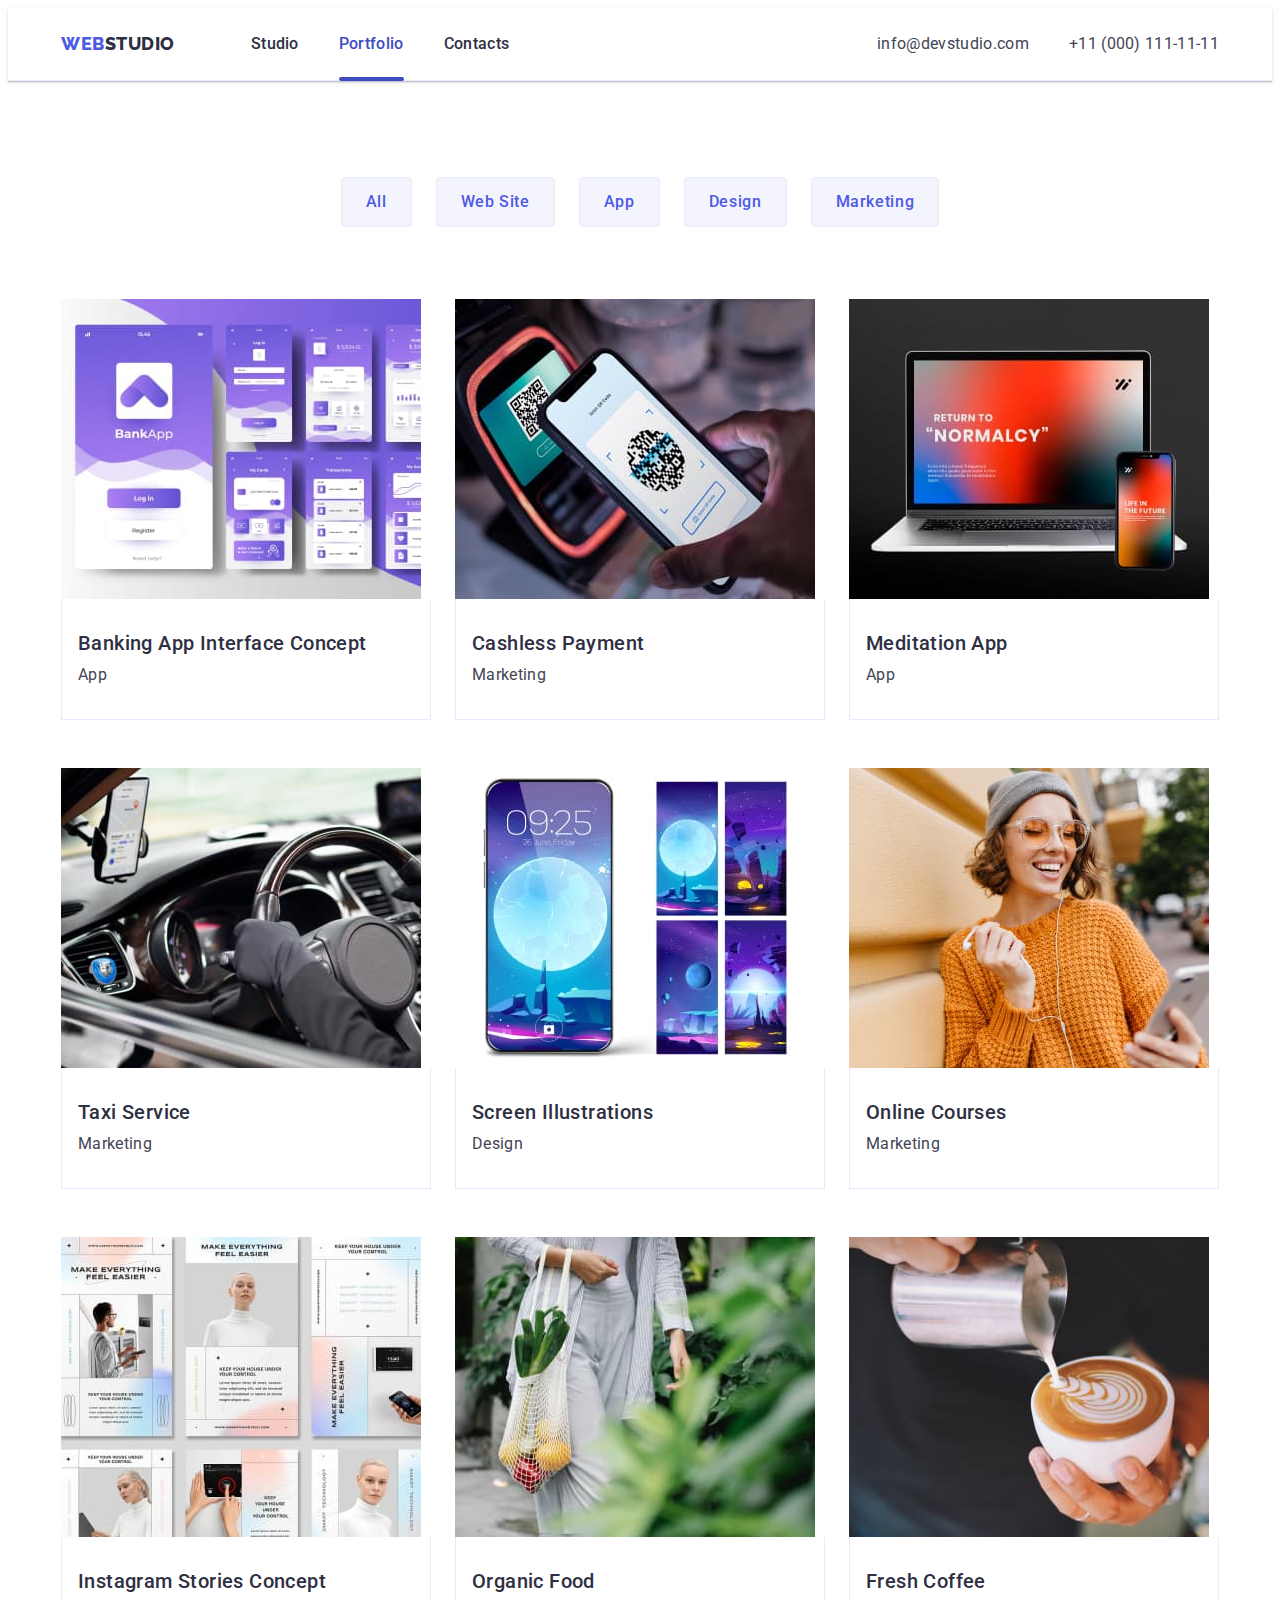
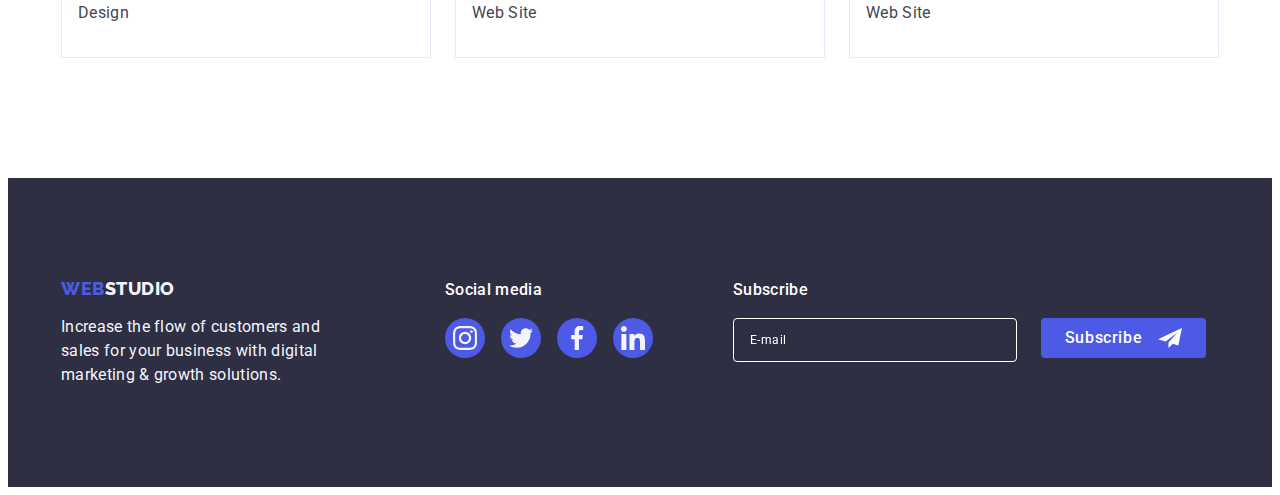
==== portfolio.html @ 56dd4e24 "Initial commit" ====
<!DOCTYPE html>
<html lang="en">
  <head>
    <meta charset="UTF-8" />
    <meta name="viewport" content="width=device-width, initial-scale=1.0" />
    <link rel="preconnect" href="https://fonts.googleapis.com" />
    <link rel="preconnect" href="https://fonts.gstatic.com" crossorigin />
    <link
      href="https://fonts.googleapis.com/css2?family=Raleway:wght@800&family=Roboto:wght@400;500;700;900&display=swap"
      rel="stylesheet"
    />
    <title>Portfolio</title>
    <link
      rel="stylesheet"
      href="https://cdnjs.cloudflare.com/ajax/libs/modern-normalize/2.0.0/modern-normalize.min.css"
      integrity="sha512-4xo8blKMVCiXpTaLzQSLSw3KFOVPWhm/TRtuPVc4WG6kUgjH6J03IBuG7JZPkcWMxJ5huwaBpOpnwYElP/m6wg=="
      crossorigin="anonymous"
      referrerpolicy="no-referrer"
    />
    <link rel="stylesheet" href="./css/styles.css" />
  </head>
  <body>
    <!-- Header -->
    <header class="header-style">
      <div class="header-line-container container">
        <nav class="list nav-list">
          <a class="logo link" href="./index.html"
            >Web<span class="studio-color">Studio</span></a
          >
          <ul class="list nav-list-style">
            <li>
              <a class="list link nav-link" href="./index.html">Studio</a>
            </li>
            <li>
              <a class="list link nav-link current" href="./portfolio.html"
                >Portfolio</a
              >
            </li>
            <li><a class="list link nav-link" href="">Contacts</a></li>
          </ul>
        </nav>
        <address class="address-list">
          <ul class="list nav-list-style">
            <li>
              <a class="address-link link" href="mailto:info@devstudio.com"
                >info@devstudio.com</a
              >
            </li>
            <li>
              <a class="address-link link" href="tel:+110001111111"
                >+11 (000) 111-11-11</a
              >
            </li>
          </ul>
        </address>
      </div>
    </header>

    <!-- Main content -->
    <main>
      <section class="portfolio-filter">
        <div class="container">
          <h1 class="visually-hidden">Заголовок що буде приховано</h1>

          <!-- Filter Btn-->
          <ul class="list filter-button-list">
            <li>
              <button class="filter-button" type="button">All</button>
            </li>
            <li>
              <button class="filter-button" type="button">Web Site</button>
            </li>
            <li>
              <button class="filter-button" type="button">App</button>
            </li>
            <li>
              <button class="filter-button" type="button">Design</button>
            </li>
            <li>
              <button class="filter-button" type="button">Marketing</button>
            </li>
          </ul>

          <!-- Filter cards -->
          <ul class="list filter-card-list">
            <li class="filter-card-item">
              <a class="link app-link" href="">
                <div class="overlay-container">
                  <img
                    src="./images/bankinginterface.jpg"
                    alt="Banking app interface"
                    width="360"
                  />
                  <p class="overlay-desc">
                    14 Stylish and User-Friendly App Design Concepts · Task
                    Manager App · Calorie Tracker App · Exotic Fruit Ecommerce
                    App · Cloud Storage App
                  </p>
                </div>
                <div class="card-info">
                  <h2 class="card card-portfolio-descr">
                    Banking App Interface Concept
                  </h2>
                  <p class="main-text">App</p>
                </div>
              </a>
            </li>

            <li class="filter-card-item">
              <a class="link app-link" href="">
                <div class="overlay-container">
                  <img
                    src="./images/cashlesspayment.jpg"
                    alt="Cashless payment"
                    width="360"
                  />
                  <p class="overlay-desc">
                    14 Stylish and User-Friendly App Design Concepts · Task
                    Manager App · Calorie Tracker App · Exotic Fruit Ecommerce
                    App · Cloud Storage App
                  </p>
                </div>
                <div class="card-info">
                  <h2 class="card card-portfolio-descr">Cashless Payment</h2>
                  <p class="main-text">Marketing</p>
                </div>
              </a>
            </li>

            <li class="filter-card-item">
              <a class="link app-link" href="">
                <div class="overlay-container">
                  <img
                    src="./images/meditationapp.jpg"
                    alt="Meditation app"
                    width="360"
                  />
                  <p class="overlay-desc">
                    14 Stylish and User-Friendly App Design Concepts · Task
                    Manager App · Calorie Tracker App · Exotic Fruit Ecommerce
                    App · Cloud Storage App
                  </p>
                </div>
                <div class="card-info">
                  <h2 class="card card-portfolio-descr">Meditation App</h2>
                  <p class="main-text">App</p>
                </div>
              </a>
            </li>

            <li class="filter-card-item">
              <a class="link app-link" href="">
                <div class="overlay-container">
                  <img
                    src="./images/taxiservice.jpg"
                    alt="Taxi service"
                    width="360"
                  />
                  <p class="overlay-desc">
                    14 Stylish and User-Friendly App Design Concepts · Task
                    Manager App · Calorie Tracker App · Exotic Fruit Ecommerce
                    App · Cloud Storage App
                  </p>
                </div>
                <div class="card-info">
                  <h2 class="card card-portfolio-descr">Taxi Service</h2>
                  <p class="main-text">Marketing</p>
                </div>
              </a>
            </li>

            <li class="filter-card-item">
              <a class="link app-link" href="">
                <div class="overlay-container">
                  <img
                    src="./images/screenillustrations.jpg"
                    alt="Screen illustrations"
                    width="360"
                  />
                  <p class="overlay-desc">
                    14 Stylish and User-Friendly App Design Concepts · Task
                    Manager App · Calorie Tracker App · Exotic Fruit Ecommerce
                    App · Cloud Storage App
                  </p>
                </div>
                <div class="card-info">
                  <h2 class="card card-portfolio-descr">
                    Screen Illustrations
                  </h2>
                  <p class="main-text">Design</p>
                </div>
              </a>
            </li>

            <li class="filter-card-item">
              <a class="link app-link" href="">
                <div class="overlay-container">
                  <img
                    src="./images/onlinecourses.jpg"
                    alt="Online courses"
                    width="360"
                  />
                  <p class="overlay-desc">
                    14 Stylish and User-Friendly App Design Concepts · Task
                    Manager App · Calorie Tracker App · Exotic Fruit Ecommerce
                    App · Cloud Storage App
                  </p>
                </div>
                <div class="card-info">
                  <h2 class="card card-portfolio-descr">Online Courses</h2>
                  <p class="main-text">Marketing</p>
                </div>
              </a>
            </li>

            <li class="filter-card-item">
              <a class="link app-link" href="">
                <div class="overlay-container">
                  <img
                    src="./images/instagramstories.jpg"
                    alt="Instagram stories concept"
                    width="360"
                  />
                  <p class="overlay-desc">
                    14 Stylish and User-Friendly App Design Concepts · Task
                    Manager App · Calorie Tracker App · Exotic Fruit Ecommerce
                    App · Cloud Storage App
                  </p>
                </div>
                <div class="card-info">
                  <h2 class="card card-portfolio-descr">
                    Instagram Stories Concept
                  </h2>
                  <p class="main-text">Design</p>
                </div>
              </a>
            </li>

            <li class="filter-card-item">
              <a class="link app-link" href="">
                <div class="overlay-container">
                  <img
                    src="./images/organicfood.jpg"
                    alt="Organic food"
                    width="360"
                  />
                  <p class="overlay-desc">
                    14 Stylish and User-Friendly App Design Concepts · Task
                    Manager App · Calorie Tracker App · Exotic Fruit Ecommerce
                    App · Cloud Storage App
                  </p>
                </div>
                <div class="card-info">
                  <h2 class="card card-portfolio-descr">Organic Food</h2>
                  <p class="main-text">Web Site</p>
                </div>
              </a>
            </li>

            <li class="filter-card-item">
              <a class="link app-link" href="">
                <div class="overlay-container">
                  <img
                    src="./images/freshcoffee.jpg"
                    alt="Fresh coffee"
                    width="360"
                  />
                  <p class="overlay-desc">
                    14 Stylish and User-Friendly App Design Concepts · Task
                    Manager App · Calorie Tracker App · Exotic Fruit Ecommerce
                    App · Cloud Storage App
                  </p>
                </div>
                <div class="card-info">
                  <h2 class="card card-portfolio-descr">Fresh Coffee</h2>
                  <p class="main-text">Web Site</p>
                </div>
              </a>
            </li>
          </ul>
        </div>
      </section>
    </main>

    <!-- Footer -->
    <footer class="footer-container">
      <div class="container footer-box">
        <div class="footer-aside">
          <a class="footer-logo" href="./index.html"
            >Web<span class="footer-studio-color">Studio</span>
          </a>
          <p class="footer-text">
            Increase the flow of customers and sales for your business with
            digital marketing & growth solutions.
          </p>
        </div>

        <div class="social-media-container">
          <p class="social-media-title">Social media</p>
          <ul class="list social-media-list">
            <li class="icon-box">
              <a
                class="footer-social-link"
                href="https://instagram.com/"
                target="_blank"
              >
                <svg class="icons-fill" width="24" height="24">
                  <use href="./images/icons.svg#instagram"></use>
                </svg>
              </a>
            </li>
            <li class="icon-box">
              <a
                class="footer-social-link"
                href="https://twitter.com/"
                target="_blank"
              >
                <svg class="icons-fill" width="24" height="24">
                  <use href="./images/icons.svg#twitter"></use>
                </svg>
              </a>
            </li>
            <li class="icon-box">
              <a
                class="footer-social-link"
                href="https://facebook.com/"
                target="_blank"
              >
                <svg class="icons-fill" width="24" height="24">
                  <use href="./images/icons.svg#facebook"></use>
                </svg>
              </a>
            </li>
            <li class="icon-box">
              <a
                class="footer-social-link"
                href="https://www.linkedin.com/"
                target="_blank"
              >
                <svg class="icons-fill" width="24" height="24">
                  <use href="./images/icons.svg#linkedin"></use>
                </svg>
              </a>
            </li>
          </ul>
        </div>

        <!-- Subscribe form -->
        <div class="subscribe-form-container">
          <p class="subscribe-title">Subscribe</p>
          <form class="subscribe-form">
            <label class="subscribe-label">
              <input
                class="subscribe-input"
                type="email"
                name="user-email"
                placeholder="E-mail"
              />
            </label>
            <button class="subscribe-btn" type="submit">
              Subscribe
              <svg class="subscribe-icon" width="24" height="24">
                <use href="./images/icons.svg#subscribeicon"></use>
              </svg>
            </button>
          </form>
        </div>
      </div>
    </footer>
  </body>
</html>
---- css/styles.css ----
:root {
  --slate: #434455;
  --white: #ffffff;
  --navyblue: #2e2f42;
  --iris: #4d5ae5;
  --ocean: #404bbf;
  --cloud: #f4f4fd;
  --cornflower: #e7e9fc;
  --lightslate: #8e8f99;
  --green: #31d0aa;
}

h1,
h2,
h3,
h4,
h5,
h6,
p {
  margin: 0;
}

ul,
ol {
  margin-top: 0;
  margin-bottom: 0;
  padding-left: 0;
}

img {
  display: block;
}

input,
textarea,
button {
  font-family: inherit;
  line-height: inherit;
}

fieldset {
  padding: 0;
  margin: 0;
  border: none;
}

/**
  |============================
  | Global styles
  |============================
*/
body {
  font-family: 'Roboto', sans-serif;
  color: #434455;
  background-color: #ffffff;
}

.link {
  text-decoration: none;
}

.list {
  list-style: none;
  text-decoration: none;
}

.container {
  width: 1158px;
  margin: 0 auto;
  padding: 0 15px;
}

.visually-hidden {
  position: absolute;
  width: 1px;
  height: 1px;
  margin: -1px;
  border: 0;
  padding: 0;
  white-space: nowrap;
  clip-path: inset(100%);
  clip: rect(0 0 0 0);
  overflow: hidden;
}

.main-text {
  font-size: 16px;
  line-height: 1.5;
  letter-spacing: 0.32px;
  color: var(--slate, #434455);
}

.card {
  font-family: 'Roboto', sans-serif;
  font-weight: 500;
  font-size: 20px;
  line-height: 1.2;
  letter-spacing: 0.4px;
  color: var(--navyblue, #2e2f42);
  font-style: normal;
}

/**
  |============================
  | Header style
  |============================
*/

.header-style {
  border-bottom: 1px solid #e7e9fc;
  box-shadow: 0px 2px 1px rgba(46, 47, 66, 0.08),
    0px 1px 1px rgba(46, 47, 66, 0.16), 0px 1px 6px rgba(46, 47, 66, 0.08);
}

.header-line-container {
  display: flex;
  align-items: center;
}

.nav-list {
  display: flex;
  align-items: center;
}

.nav-list-style {
  display: flex;
  gap: 40px;
}

.nav-link {
  color: var(--navyblue, #2e2f42);
  font-family: 'Roboto', sans-serif;
  font-size: 16px;
  font-style: normal;
  font-weight: 500;
  display: block;
  line-height: 1.5;
  letter-spacing: 0.32px;
  padding: 24px 0;
  position: relative;
}

.nav-link:hover,
.nav-link:focus {
  color: #404bbf;
}

.nav-link.current:after {
  position: absolute;
  content: '';
  left: 0;
  bottom: -1px;
  width: 100%;
  height: 4px;
  background-color: #404bbf;
  border-radius: 2px;
  transition: color 250ms cubic-bezier(0.4, 0, 0.2, 1);
}

.address-list {
  margin-left: auto;
}

.address-link {
  color: var(--slate, #434455);
  font-size: 16px;
  font-style: normal;
  font-weight: 400;
  line-height: 1.5;
  letter-spacing: 0.32px;
  margin-left: auto;
  transition: color 250ms cubic-bezier(0.4, 0, 0.2, 1);
}

.address-link:hover,
.address-link:focus {
  color: #404bbf;
}

.logo {
  color: var(--iris, #4d5ae5);
  font-family: 'Raleway', sans-serif;
  font-size: 18px;
  font-style: normal;
  font-weight: 800;
  line-height: 1.17;
  letter-spacing: 0.54px;
  text-transform: uppercase;
  margin-right: 76px;
  padding: 24px 0;
}

.studio-color {
  color: var(--navyblue, #2e2f42);
}

.current {
  color: #404bbf;
  transition: color 250ms cubic-bezier(0.4, 0, 0.2, 1);
}

/**
  |============================
  | Footer styles
  |============================
*/

.footer-container {
  color: var(--cloud, #f4f4fd);
  font-family: 'Roboto', sans-serif;
  font-size: 16px;
  font-style: normal;
  font-weight: 400;
  letter-spacing: 0.32px;
  background-color: var(--navyblue, #2e2f42);
  padding: 100px 0;
}

.footer-studio-color {
  color: var(--cloud, #f4f4fd);
  font-family: 'Raleway', sans-serif;
  font-size: 18px;
  font-style: normal;
  font-weight: 800;
  line-height: 1.17;
  letter-spacing: 0.54px;
  text-transform: uppercase;
}

.footer-text {
  color: var(--slate, #434455);
  font-family: 'Roboto', sans-serif;
  font-size: 16px;
  font-style: normal;
  font-weight: 400;
  line-height: 1.5;
  letter-spacing: 0.32px;
  list-style: none;
  color: var(--cloud);
  max-width: 264px;
}

.footer-logo {
  display: inline-block;
  margin-bottom: 16px;
  margin-right: 0;
  text-decoration: none;

  color: var(--iris, #4d5ae5);
  font-family: 'Raleway', sans-serif;
  font-size: 18px;
  font-style: normal;
  font-weight: 800;
  line-height: 1.17;
  letter-spacing: 0.54px;
  text-transform: uppercase;
  margin-right: 76px;
}

.footer-aside {
  margin-right: 120px;
}

.footer-box {
  display: flex;
  align-items: baseline;
}

.social-media-title {
  font-size: 16px;
  font-style: normal;
  font-weight: 500;
  line-height: 1.5;
  letter-spacing: 0.02em;
  color: var(--white, #ffffff);
  margin-bottom: 16px;
}

.social-media-list {
  display: flex;
  gap: 16px;
}

.footer-social-link {
  width: 100%;
  height: 100%;
  background-color: var(--iris, #4d5ae5);
  border-radius: 50%;
  display: flex;
  justify-content: center;
  align-items: center;
  transition: background-color 250ms cubic-bezier(0.4, 0, 0.2, 1);
}

.footer-social-link:hover,
.footer-social-link:focus {
  background-color: var(--green, #31d0aa);
}

/* Footer form styles */

.subscribe-form-container {
  margin-left: 80px;
}

.subscribe-title {
  margin-bottom: 16px;
  font-weight: 500;
  font-size: 16px;
  line-height: 1.5;
  letter-spacing: 0.02em;
  color: var(--white, #ffffff);
}

.subscribe-form {
  display: flex;
  gap: 24px;
}

.subscribe-btn {
  min-width: 165px;
  height: 40px;
  display: flex;
  justify-content: center;
  align-items: center;
  font-family: 'Roboto', sans-serif;
  font-size: 16px;
  font-weight: 500;
  line-height: 1.5;
  letter-spacing: 0.04em;
  color: var(--white, #ffffff);
  cursor: pointer;
  background-color: var(--iris, #4d5ae5);
  border: none;
  border-radius: 4px;
}

.subscribe-icon {
  margin-left: 16px;
  fill: var(--white, #ffffff);
}

.subscribe-btn:hover,
.subscribe-btn:focus {
  background-color: #404bbf;
  cursor: pointer;
}

.subscribe-input {
  width: 264px;
  height: 40px;
  border: 1px solid var(--white, #ffffff);
  background-color: transparent;
  font-size: 12px;
  line-height: 1.5;
  letter-spacing: 0.04em;
  padding-left: 16px;
  filter: drop-shadow(0px 4px 4px rgba(0, 0, 0, 0.15));
  border-radius: 4px;
  color: var(--white, #ffffff);
}

input::placeholder {
  color: var(--white, #ffffff);
}

/**
  |============================
  | Modal window styles
  |============================
*/
.backdrop {
  position: fixed;
  top: 0;
  width: 100%;
  height: 100%;
  background-color: rgba(46, 47, 66, 0.4);
  transition: opacity 250ms cubic-bezier(0.4, 0, 0.2, 1),
    visibility 250ms cubic-bezier(0.4, 0, 0.2, 1);
}

.is-hidden {
  opacity: 0;
  visibility: hidden;
  pointer-events: none;
}

.modal-window {
  position: absolute;
  top: 50%;
  left: 50%;
  transform: translate(-50%, -50%) scale(1);
  width: 408px;
  min-height: 584px;
  background: #fcfcfc;
  box-shadow: 0px 1px 1px rgba(0, 0, 0, 0.14), 0px 1px 3px rgba(0, 0, 0, 0.12),
    0px 2px 1px rgba(0, 0, 0, 0.2);
  border-radius: 4px;
  transition: transform 250ms cubic-bezier(0.4, 0, 0.2, 1);

  padding: 72px 24px 24px 24px;
}

.button-close {
  position: absolute;
  top: 24px;
  right: 24px;
  width: 24px;
  height: 24px;
  border-radius: 50%;
  display: flex;
  align-items: center;
  justify-content: center;
  background-color: var(--cornflower, #e7e9fc);
  border: 1px solid rgba(0, 0, 0, 0.1);
  padding: 0;
  cursor: pointer;
  transition: background-color 250ms cubic-bezier(0.4, 0, 0.2, 1),
    border 250ms cubic-bezier(0.4, 0, 0.2, 1);
}

.button-close:hover,
.button-close:focus {
  background-color: #404bbf;
  border: none;
  fill: #ffffff;
}

.close-icon {
  transition: fill 250ms cubic-bezier(0.4, 0, 0.2, 1);
}

/* Modal form styles */

.callback-form-tittle {
  font-weight: 500;
  font-size: 16px;
  line-height: 1.5;
  text-align: center;
  letter-spacing: 0.02em;
  color: var(--navyblue, #2e2f42);
  margin-bottom: 16px;
}

.callback-form-container {
  margin-bottom: 8px;
}

.callback-icon {
  position: absolute;
  left: 16px;
  top: 50%;
  fill: var(--navyblue, #2e2f42);
  transform: translateY(-50%);
  transition: fill 250ms cubic-bezier(0.4, 0, 0.2, 1);
}

.label-tittle {
  font-size: 12px;
  line-height: 1.17;
  letter-spacing: 0.04em;
  color: var(--lightslate, #8e8f99);
  display: block;
  margin-bottom: 4px;
}

.comment-label-tittle {
  font-size: 12px;
  line-height: 1.17;
  letter-spacing: 0.04em;
  color: var(--lightslate, #8e8f99);
  display: block;
}

.input-container {
  position: relative;
}

.input-content {
  width: 100%;
  height: 40px;
  border: 1px solid rgba(46, 47, 66, 0.4);
  border-radius: 4px;
  background-color: transparent;
  padding-left: 38px;
  outline: transparent;
  transition: border-color 250ms cubic-bezier(0.4, 0, 0.2, 1);
}

.input-content:focus {
  border-color: var(--iris, #4d5ae5);
}

.input-content:focus + svg {
  fill: var(--iris, #4d5ae5);
}

.comment-content {
  display: block;
  width: 100%;
  height: 120px;
  font-size: 12px;
  line-height: 1.17;
  letter-spacing: 0.04em;
  color: rgba(46, 47, 66, 0.4);
  border: 1px solid rgba(46, 47, 66, 0.4);
  border-radius: 4px;
  background-color: transparent;
  padding: 8px 16px;
  outline: transparent;
  resize: none;
  transition: border-color 250ms cubic-bezier(0.4, 0, 0.2, 1);
}

.comment {
  margin-bottom: 16px;
}

.comment-content:focus {
  border-color: var(--iris, #4d5ae5);
}

.checkbox-container {
  margin-bottom: 24px;
}

.checkbox-item {
  width: 16px;
  height: 16px;
  border: 1px solid rgba(46, 47, 66, 0.4);
  border-radius: 2px;
  transition: background-color 250ms cubic-bezier(0.4, 0, 0.2, 1),
    border 250ms cubic-bezier(0.4, 0, 0.2, 1),
    fill 250ms cubic-bezier(0.4, 0, 0.2, 1);
  display: inline-flex;
  align-items: center;
  justify-content: center;
  fill: transparent;
  margin-right: 8px;
}

.input:checked + label > span {
  background-color: var(--ocean, #404bbf);
  border: none;
  fill: var(--cloud, #f4f4fd);
}

.privacy-policy-link {
  color: var(--iris, #4d5ae5);
}

.callback-btn {
  display: block;
  min-width: 169px;
  height: 56px;
  font-family: 'Roboto', sans-serif;
  font-size: 16px;
  font-weight: 500;
  line-height: 1.5;
  letter-spacing: 0.04em;
  color: var(--white, #ffffff);
  cursor: pointer;
  background-color: var(--iris, #4d5ae5);
  border: none;
  border-radius: 4px;
  transition: background-color 250ms cubic-bezier(0.4, 0, 0.2, 1);
  margin: 0 auto;
}

.callback-btn:hover,
.callback-btn:focus {
  background-color: #404bbf;
  cursor: pointer;
}

/**
  |============================
  Index.html 
  First section styles
  |============================
*/
.first-section-background {
  background-color: var(--navyblue, #2e2f42);
  padding: 188px 0;
  background-image: linear-gradient(
      rgba(46, 47, 66, 0.7),
      rgba(46, 47, 66, 0.7)
    ),
    url(../images/herobackground.jpg);
  background-repeat: no-repeat;
  background-position: center;
  max-width: 1440px;
  background-size: cover;
  margin: 0 auto;
}

.first-section-text {
  font-size: 56px;
  font-weight: 700;
  line-height: 1.07;
  letter-spacing: 1.12px;
  text-align: center;
  color: #ffffff;
  max-width: 496px;
  margin-left: auto;
  margin-right: auto;
  margin-bottom: 48px;
}

.order-service-btn {
  background-color: #4d5ae5;
  font-family: 'Roboto', sans-serif;
  font-weight: 500;
  font-size: 16px;
  line-height: 1.5;
  letter-spacing: 0.64px;
  color: #ffffff;
  display: block;
  min-width: 169px;
  height: 56px;
  border: none;
  border-radius: 4px;
  cursor: pointer;
  margin-left: auto;
  margin-right: auto;
  transition: background-color 250ms cubic-bezier(0.4, 0, 0.2, 1);
}

.order-service-btn:hover,
.order-service-btn:focus {
  background-color: #404bbf;
  cursor: pointer;
}

/**
  |============================
  | Index.html 
  Second section styles
  |============================
*/
.section-two {
  padding: 120px 0;
}

.section-two-list {
  display: flex;
  gap: 24px;
}

.section-two-item-width {
  width: calc((100% - 72px) / 4);
}

.card-margin {
  margin-bottom: 8px;
}

.icon-container {
  display: flex;
  border-radius: 4px;
  background: var(--cloud, #f4f4fd);
  justify-content: center;
  align-items: center;
  height: 112px;
  margin-bottom: 8px;
}

/**
  |============================
  | Index.html 
  Third section styles
  |============================
*/

.third-section {
  padding-bottom: 120px;
}

.third-section-title {
  font-size: 36px;
  font-style: normal;
  font-weight: 700;
  line-height: 1.11;
  text-align: center;
  letter-spacing: 0.72px;
  text-transform: capitalize;
  color: var(--navyblue, #2e2f42);
  margin-bottom: 72px;
}

.third-section-list {
  display: flex;
  gap: 24px;
}

.section-three-item-width {
  width: calc((100% - 48px) / 3);
}

/**
  |============================
  | Index.html 
  Fourth section styles
  |============================
*/
.fourth-section-background {
  background-color: #f4f4fd;
  padding: 120px 0;
}

.fourth-section-list {
  display: flex;
  gap: 24px;
}

.container-background {
  background-color: #ffffff;
  width: calc((100% - 72px) / 4);
  border-radius: 0px 0px 4px 4px;
  background: var(--white, #fff);
  box-shadow: 0px 2px 1px 0px rgba(46, 47, 66, 0.08),
    0px 1px 1px 0px rgba(46, 47, 66, 0.16),
    0px 1px 6px 0px rgba(46, 47, 66, 0.08);
}

.fourth-section-title {
  font-size: 36px;
  font-style: normal;
  font-weight: 700;
  line-height: 1.11;
  text-align: center;
  letter-spacing: 0.72px;
  text-transform: capitalize;
  color: var(--navyblue, #2e2f42);
  margin-bottom: 72px;
}

.worker-card {
  padding: 32px 0;
}

.card-name {
  font-family: 'Roboto', sans-serif;
  font-weight: 500;
  font-size: 20px;
  line-height: 1.2;
  letter-spacing: 0.4px;
  color: var(--navyblue, #2e2f42);
  font-style: normal;
  text-align: center;
  margin-bottom: 8px;
}

.card-prof {
  text-align: center;
  margin-bottom: 8px;
}

.icon-list {
  display: flex;
  justify-content: center;
  gap: 24px;
}

.icon-box {
  width: 40px;
  height: 40px;
}

.social-link {
  width: 100%;
  height: 100%;
  background-color: var(--iris, #4d5ae5);
  border-radius: 50%;
  display: flex;
  justify-content: center;
  align-items: center;
  transition: background-color 250ms cubic-bezier(0.4, 0, 0.2, 1);
}

.social-link:hover,
.social-link:focus {
  background-color: var(--ocean, #404bbf);
}

.icons-fill {
  fill: var(--cloud, #f4f4fd);
}

/**
  |============================
  | Index.html
  Fifth section styles
  |============================
*/

.fifth-section {
  padding: 120px 0;
}

.fifth-section-title {
  font-size: 36px;
  font-style: normal;
  font-weight: 700;
  line-height: 1.11;
  text-align: center;
  letter-spacing: 0.72px;
  text-transform: capitalize;
  color: var(--navyblue, #2e2f42);
  margin-bottom: 72px;
}

.customer-section-list {
  display: flex;
  gap: 24px;
  justify-content: center;
}

.customer-list-item {
  width: calc((100% - 120px) / 6);
  height: 88px;
}

.customer-link {
  width: 100%;
  height: 100%;
  border-radius: 4px;
  border: 1px solid var(--lightslate, #8e8f99);
  display: flex;
  align-items: center;
  justify-content: center;
  color: var(--lightslate, #8e8f99);
  transition: border-color 250ms cubic-bezier(0.4, 0, 0.2, 1),
    color 250ms cubic-bezier(0.4, 0, 0.2, 1);
}

.customer-link:hover,
.customer-link:focus {
  border-color: var(--ocean, #404bbf);
  color: var(--ocean, #404bbf);
}

.customer-icon {
  fill: currentColor;
}

/**
  |============================
  | Portfolio.html
    |============================
*/

.portfolio-filter {
  padding-top: 96px;
  padding-bottom: 120px;
}

.filter-button-list {
  display: flex;
  justify-content: center;
  gap: 24px;
  margin-bottom: 72px;
}

.filter-card-list {
  display: flex;
  flex-wrap: wrap;
  column-gap: 24px;
  row-gap: 48px;
}

.filter-card-item {
  width: calc((100% - 48px) / 3);
}

.app-link {
  display: block;
  transition: box-shadow 250ms cubic-bezier(0.4, 0, 0.2, 1);
}

.app-link:hover,
.app-link:focus {
  box-shadow: 0px 1px 6px rgba(46, 47, 66, 0.08),
    0px 1px 1px rgba(46, 47, 66, 0.16), 0px 2px 1px rgba(46, 47, 66, 0.08);
}

.app-link:hover p,
.app-link:focus p {
  transform: translateY(0%);
}

.filter-button {
  font-family: 'Roboto', sans-serif;
  font-weight: 500;
  font-size: 16px;
  line-height: 1.5;
  letter-spacing: 0.64px;
  color: var(--iris, #4d5ae5);
  background-color: var(--cloud, #f4f4fd);
  padding: 12px 24px;
  border: 1px solid var(--cornflower, #e7e9fc);
  border-radius: 4px;
  transition: color 250ms cubic-bezier(0.4, 0, 0.2, 1),
    background-color 250ms cubic-bezier(0.4, 0, 0.2, 1),
    border-color 250ms cubic-bezier(0.4, 0, 0.2, 1),
    box-shadow 250ms cubic-bezier(0.4, 0, 0.2, 1);
}

.filter-button:hover,
.filter-button:focus {
  color: #ffffff;
  background-color: #404bbf;
  cursor: pointer;
  border: 1px solid transparent;
  box-shadow: 0px 2px 2px 0px rgba(0, 0, 0, 0.12),
    0px 2px 1px 0px rgba(0, 0, 0, 0.08), 0px 3px 1px 0px rgba(0, 0, 0, 0.1);
}

.card-info {
  padding: 32px 16px;
  border: 1px solid var(--cornflower, #e7e9fc);
  border-top: none;
}

.card-portfolio-descr {
  margin-bottom: 8px;
}

.overlay-container {
  position: relative;
  overflow: hidden;
}

.overlay-desc {
  position: absolute;
  top: 0;
  font-size: 16px;
  line-height: 1.5;
  letter-spacing: 0.02em;
  color: var(--cloud, #f4f4fd);
  padding: 40px 32px;
  background-color: #4d5ae5;
  height: 100%;
  width: 100%;
  transform: translateY(100%);
  transition: transform 250ms cubic-bezier(0.4, 0, 0.2, 1);
}
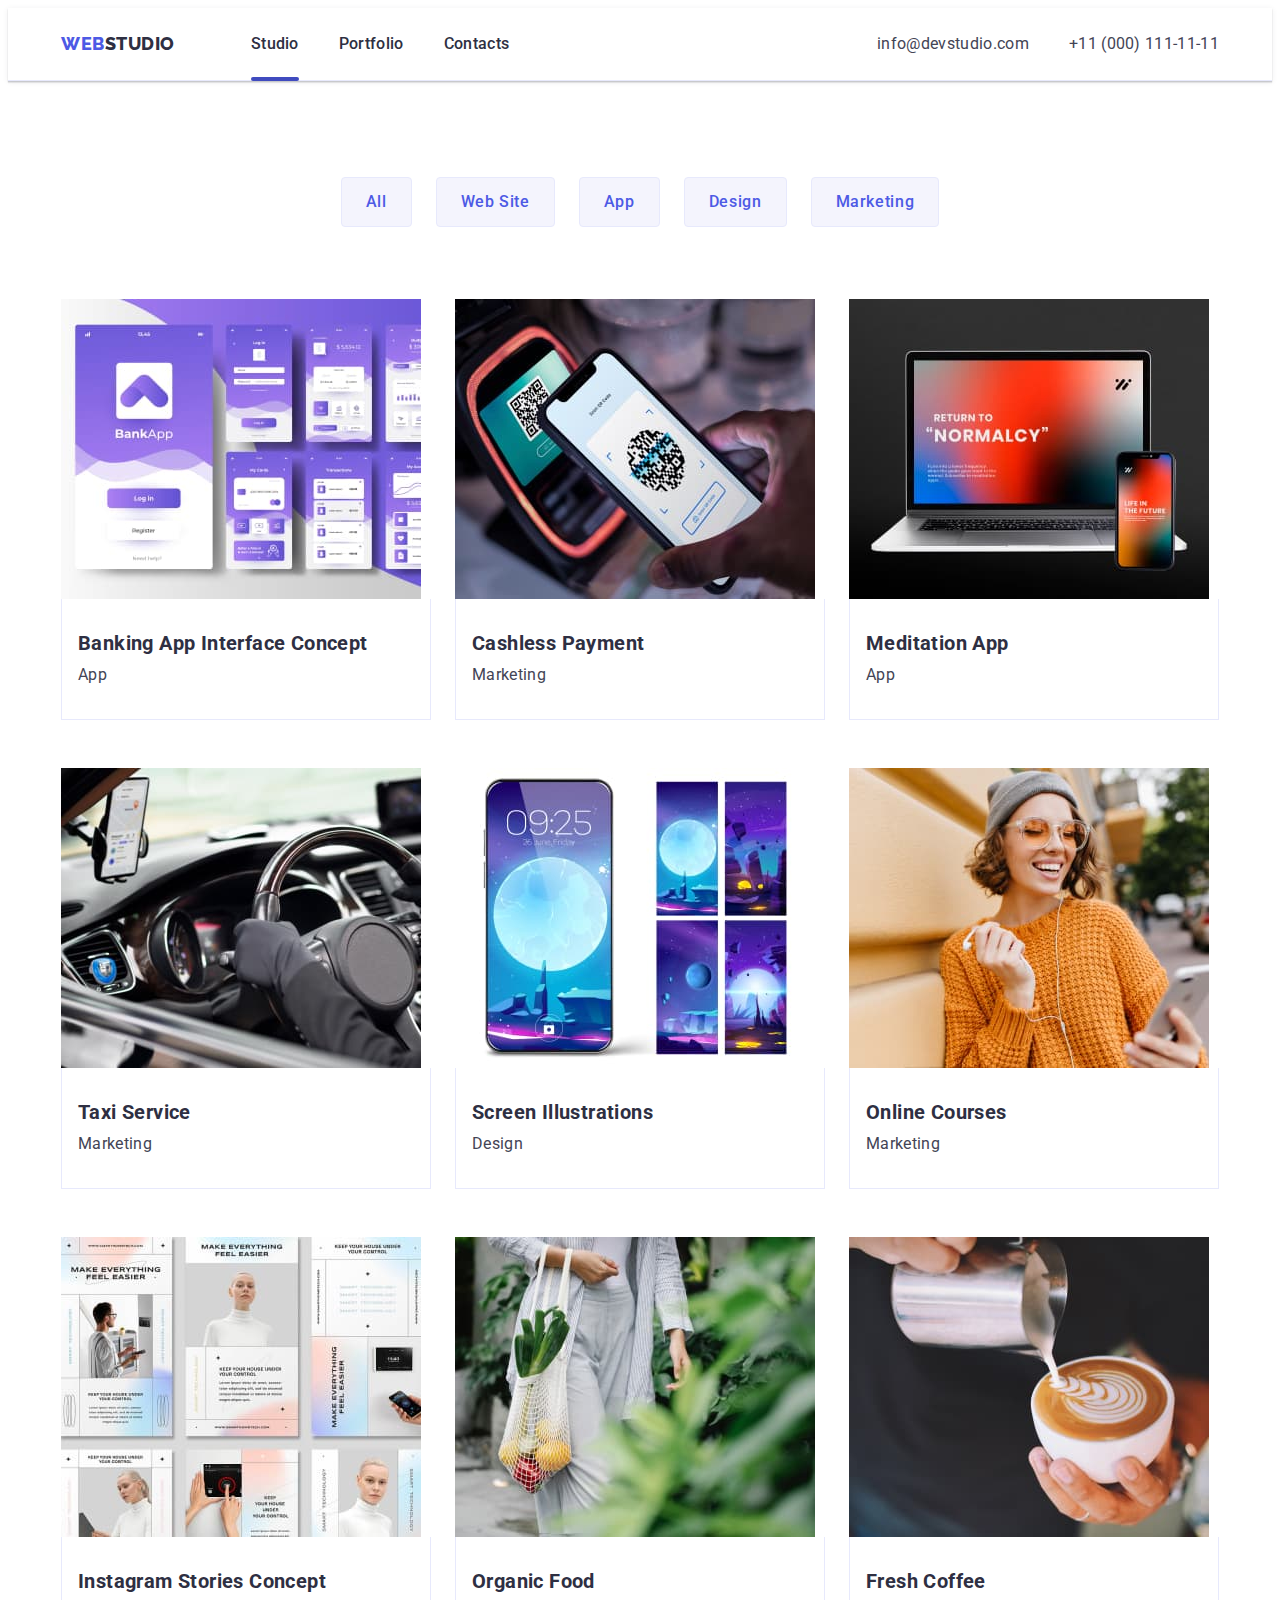
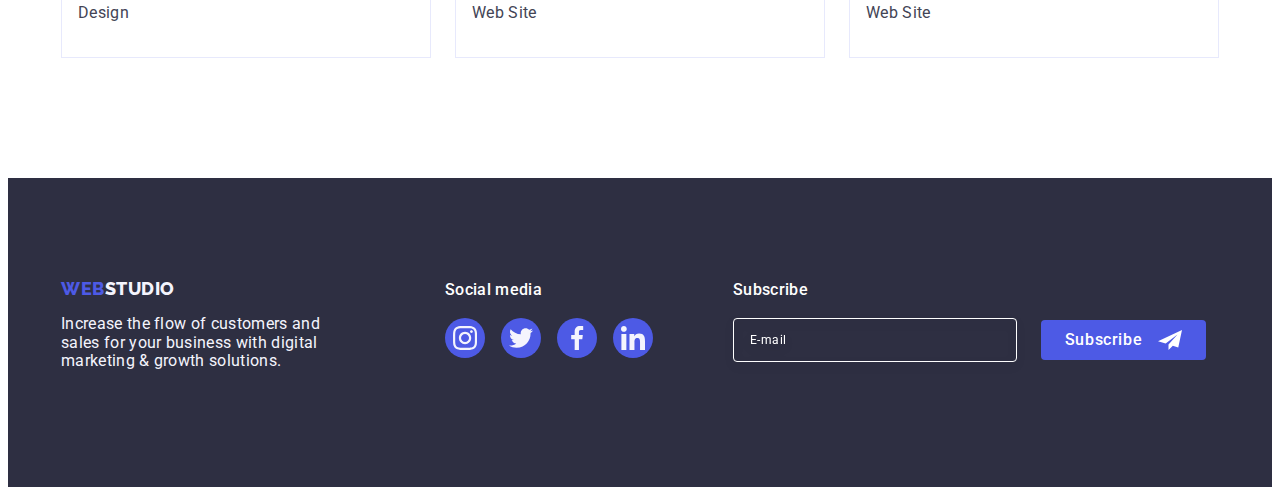
==== commit d9f51209: "Before fix h/f in header" ====
--- a/portfolio.html
+++ b/portfolio.html
@@ -18,41 +18,56 @@
       referrerpolicy="no-referrer"
     />
     <link rel="stylesheet" href="./css/styles.css" />
+    <link rel="stylesheet" href="./css/mobile-styles.css" />
   </head>
   <body>
     <!-- Header -->
     <header class="header-style">
-      <div class="header-line-container container">
+      <div class="header-container container">
         <nav class="list nav-list">
           <a class="logo link" href="./index.html"
-            >Web<span class="studio-color">Studio</span></a
-          >
-          <ul class="list nav-list-style">
-            <li>
-              <a class="list link nav-link" href="./index.html">Studio</a>
-            </li>
-            <li>
-              <a class="list link nav-link current" href="./portfolio.html"
-                >Portfolio</a
-              >
+            >Web<span class="studio-color">Studio</span>
+          </a>
+          <!-- Navigation -->
+          <ul class="list nav-list-style menu">
+            <li>
+              <a class="list link nav-link current" href="./index.html">
+                Studio
+              </a>
+            </li>
+            <li>
+              <a class="list link nav-link" href="./portfolio.html">
+                Portfolio
+              </a>
             </li>
             <li><a class="list link nav-link" href="">Contacts</a></li>
           </ul>
         </nav>
-        <address class="address-list">
-          <ul class="list nav-list-style">
-            <li>
-              <a class="address-link link" href="mailto:info@devstudio.com"
-                >info@devstudio.com</a
-              >
-            </li>
-            <li>
-              <a class="address-link link" href="tel:+110001111111"
-                >+11 (000) 111-11-11</a
-              >
+        <!-- Address list -->
+        <address class="address-list address menu">
+          <ul class="list address-list-style">
+            <li>
+              <a class="address-link link" href="mailto:info@devstudio.com">
+                info@devstudio.com
+              </a>
+            </li>
+            <li>
+              <a class="address-link link" href="tel:+110001111111">
+                +11 (000) 111-11-11
+              </a>
             </li>
           </ul>
         </address>
+
+        <button
+          class="menu-toggle js-open-menu style-menu"
+          aria-expanded="false"
+          aria-controls="mobile-menu"
+        >
+          <svg class="menu-icon" width="32" height="22">
+            <use href="./images/icons.svg#menu-hamburger"></use>
+          </svg>
+        </button>
       </div>
     </header>
 
--- a/css/styles.css
+++ b/css/styles.css
@@ -10,7 +10,7 @@
   --green: #31d0aa;
 }
 
-h1,
+/* ?h1,
 h2,
 h3,
 h4,
@@ -18,7 +18,7 @@
 h6,
 p {
   margin: 0;
-}
+} */
 
 ul,
 ol {
@@ -59,16 +59,16 @@
   text-decoration: none;
 }
 
-.list {
+/* ?.list {
   list-style: none;
   text-decoration: none;
-}
-
-.container {
+} */
+
+/* ?.container {
   width: 1158px;
   margin: 0 auto;
   padding: 0 15px;
-}
+} */
 
 .visually-hidden {
   position: absolute;
@@ -83,14 +83,14 @@
   overflow: hidden;
 }
 
-.main-text {
+/* ?.main-text {
   font-size: 16px;
   line-height: 1.5;
   letter-spacing: 0.32px;
   color: var(--slate, #434455);
-}
-
-.card {
+} */
+
+/* ?.card {
   font-family: 'Roboto', sans-serif;
   font-weight: 500;
   font-size: 20px;
@@ -98,7 +98,7 @@
   letter-spacing: 0.4px;
   color: var(--navyblue, #2e2f42);
   font-style: normal;
-}
+} */
 
 /**
   |============================
@@ -106,16 +106,16 @@
   |============================
 */
 
-.header-style {
+/* ?.header-style {
   border-bottom: 1px solid #e7e9fc;
   box-shadow: 0px 2px 1px rgba(46, 47, 66, 0.08),
     0px 1px 1px rgba(46, 47, 66, 0.16), 0px 1px 6px rgba(46, 47, 66, 0.08);
-}
-
-.header-line-container {
+} */
+
+/* ?.header-container {
   display: flex;
   align-items: center;
-}
+} */
 
 .nav-list {
   display: flex;
@@ -127,7 +127,7 @@
   gap: 40px;
 }
 
-.nav-link {
+/* .nav-link {
   color: var(--navyblue, #2e2f42);
   font-family: 'Roboto', sans-serif;
   font-size: 16px;
@@ -138,14 +138,14 @@
   letter-spacing: 0.32px;
   padding: 24px 0;
   position: relative;
-}
-
-.nav-link:hover,
+} */
+
+/* .nav-link:hover,
 .nav-link:focus {
   color: #404bbf;
-}
-
-.nav-link.current:after {
+} */
+
+/* .nav-link.current:after {
   position: absolute;
   content: '';
   left: 0;
@@ -155,11 +155,11 @@
   background-color: #404bbf;
   border-radius: 2px;
   transition: color 250ms cubic-bezier(0.4, 0, 0.2, 1);
-}
-
-.address-list {
+} */
+
+/* ?.address-list {
   margin-left: auto;
-}
+} */
 
 .address-link {
   color: var(--slate, #434455);
@@ -177,7 +177,7 @@
   color: #404bbf;
 }
 
-.logo {
+/* ?.logo {
   color: var(--iris, #4d5ae5);
   font-family: 'Raleway', sans-serif;
   font-size: 18px;
@@ -188,7 +188,7 @@
   text-transform: uppercase;
   margin-right: 76px;
   padding: 24px 0;
-}
+} */
 
 .studio-color {
   color: var(--navyblue, #2e2f42);
@@ -206,12 +206,12 @@
 */
 
 .footer-container {
-  color: var(--cloud, #f4f4fd);
+  /* color: var(--cloud, #f4f4fd);
   font-family: 'Roboto', sans-serif;
   font-size: 16px;
   font-style: normal;
   font-weight: 400;
-  letter-spacing: 0.32px;
+  letter-spacing: 0.32px; */
   background-color: var(--navyblue, #2e2f42);
   padding: 100px 0;
 }
@@ -235,12 +235,12 @@
   font-weight: 400;
   line-height: 1.5;
   letter-spacing: 0.32px;
-  list-style: none;
+  /* list-style: none; */
   color: var(--cloud);
   max-width: 264px;
 }
 
-.footer-logo {
+/* ?.footer-logo {
   display: inline-block;
   margin-bottom: 16px;
   margin-right: 0;
@@ -255,18 +255,18 @@
   letter-spacing: 0.54px;
   text-transform: uppercase;
   margin-right: 76px;
-}
-
-.footer-aside {
+} */
+
+/* ?.footer-aside {
   margin-right: 120px;
-}
-
-.footer-box {
+} */
+
+/* .footer-box {
   display: flex;
   align-items: baseline;
-}
-
-.social-media-title {
+} */
+
+/* ?.social-media-title {
   font-size: 16px;
   font-style: normal;
   font-weight: 500;
@@ -274,7 +274,7 @@
   letter-spacing: 0.02em;
   color: var(--white, #ffffff);
   margin-bottom: 16px;
-}
+} */
 
 .social-media-list {
   display: flex;
@@ -299,23 +299,23 @@
 
 /* Footer form styles */
 
-.subscribe-form-container {
+/* ?.subscribe-form-container {
   margin-left: 80px;
-}
-
-.subscribe-title {
+} */
+
+/* ?.subscribe-title {
   margin-bottom: 16px;
   font-weight: 500;
   font-size: 16px;
   line-height: 1.5;
   letter-spacing: 0.02em;
   color: var(--white, #ffffff);
-}
-
-.subscribe-form {
+} */
+
+/* ?.subscribe-form {
   display: flex;
   gap: 24px;
-}
+} */
 
 .subscribe-btn {
   min-width: 165px;
@@ -579,22 +579,22 @@
   First section styles
   |============================
 */
-.first-section-background {
+/* ?.first-section-background {
   background-color: var(--navyblue, #2e2f42);
   padding: 188px 0;
   background-image: linear-gradient(
       rgba(46, 47, 66, 0.7),
       rgba(46, 47, 66, 0.7)
     ),
-    url(../images/herobackground.jpg);
+    url(../images/hero-bg.jpg);
   background-repeat: no-repeat;
   background-position: center;
   max-width: 1440px;
   background-size: cover;
   margin: 0 auto;
-}
-
-.first-section-text {
+} */
+
+/* ?.first-section-text {
   font-size: 56px;
   font-weight: 700;
   line-height: 1.07;
@@ -605,7 +605,7 @@
   margin-left: auto;
   margin-right: auto;
   margin-bottom: 48px;
-}
+} */
 
 .order-service-btn {
   background-color: #4d5ae5;
@@ -638,24 +638,24 @@
   Second section styles
   |============================
 */
-.section-two {
+/* ?.section-two {
   padding: 120px 0;
-}
+} */
 
 .section-two-list {
   display: flex;
   gap: 24px;
 }
 
-.section-two-item-width {
+/* ?.section-two-item-width {
   width: calc((100% - 72px) / 4);
-}
-
-.card-margin {
+} */
+
+/* ?.card-margin {
   margin-bottom: 8px;
-}
-
-.icon-container {
+} */
+
+/* ?.icon-container {
   display: flex;
   border-radius: 4px;
   background: var(--cloud, #f4f4fd);
@@ -663,7 +663,7 @@
   align-items: center;
   height: 112px;
   margin-bottom: 8px;
-}
+} */
 
 /**
   |============================
@@ -703,17 +703,17 @@
   Fourth section styles
   |============================
 */
-.fourth-section-background {
+/* ?.fourth-section-background {
   background-color: #f4f4fd;
   padding: 120px 0;
-}
-
-.fourth-section-list {
+} */
+
+/* ?.fourth-section-list { 
   display: flex;
   gap: 24px;
-}
-
-.container-background {
+} */
+
+/* ?.container-background {
   background-color: #ffffff;
   width: calc((100% - 72px) / 4);
   border-radius: 0px 0px 4px 4px;
@@ -721,7 +721,7 @@
   box-shadow: 0px 2px 1px 0px rgba(46, 47, 66, 0.08),
     0px 1px 1px 0px rgba(46, 47, 66, 0.16),
     0px 1px 6px 0px rgba(46, 47, 66, 0.08);
-}
+} */
 
 .fourth-section-title {
   font-size: 36px;
@@ -739,7 +739,7 @@
   padding: 32px 0;
 }
 
-.card-name {
+/* ?.card-name {
   font-family: 'Roboto', sans-serif;
   font-weight: 500;
   font-size: 20px;
@@ -749,7 +749,7 @@
   font-style: normal;
   text-align: center;
   margin-bottom: 8px;
-}
+} */
 
 .card-prof {
   text-align: center;
@@ -810,16 +810,16 @@
   margin-bottom: 72px;
 }
 
-.customer-section-list {
+/* ?.customer-section-list {
   display: flex;
   gap: 24px;
   justify-content: center;
-}
-
-.customer-list-item {
+} */
+
+/* ?.customer-list-item {
   width: calc((100% - 120px) / 6);
   height: 88px;
-}
+} */
 
 .customer-link {
   width: 100%;
--- a/css/mobile-styles.css
+++ b/css/mobile-styles.css
@@ -0,0 +1,876 @@
+:root {
+  --slate: #434455;
+  --white: #ffffff;
+  --navyblue: #2e2f42;
+  --iris: #4d5ae5;
+  --ocean: #404bbf;
+  --cloud: #f4f4fd;
+  --cornflower: #e7e9fc;
+  --lightslate: #8e8f99;
+  --green: #31d0aa;
+}
+
+h1,
+h2,
+h3,
+h4,
+h5,
+h6,
+p {
+  margin: 0;
+}
+
+ul,
+ol {
+  margin-top: 0;
+  margin-bottom: 0;
+  padding-left: 0;
+}
+
+img {
+  display: block;
+}
+
+input,
+textarea,
+button {
+  font-family: inherit;
+  line-height: inherit;
+}
+
+fieldset {
+  padding: 0;
+  margin: 0;
+  border: none;
+}
+
+/**
+  |============================
+  | Global styles
+  |============================
+*/
+body {
+  font-family: 'Roboto', sans-serif;
+  color: #434455;
+  background-color: #ffffff;
+}
+
+.link {
+  text-decoration: none;
+}
+
+.list {
+  list-style: none;
+  text-decoration: none;
+}
+
+.visually-hidden {
+  position: absolute;
+  width: 1px;
+  height: 1px;
+  margin: -1px;
+  border: 0;
+  padding: 0;
+  white-space: nowrap;
+  clip-path: inset(100%);
+  clip: rect(0 0 0 0);
+  overflow: hidden;
+}
+
+.main-text {
+  font-size: 16px;
+  font-weight: 500;
+  line-height: 1.5;
+  letter-spacing: 0.32px;
+  color: var(--slate, #434455);
+}
+
+.container {
+  max-width: 428px;
+  margin: 0 auto;
+  padding: 0 16px;
+}
+
+/**
+  |============================
+  Mobile 
+  Header styles
+  |============================
+*/
+.header-style {
+  padding: 25px 0;
+  border-bottom: 1px solid var(--cornflower, #e7e9fc);
+  background: var(--white);
+  box-shadow: 0px 1px 6px 0px rgba(46, 47, 66, 0.08),
+    0px 1px 1px 0px rgba(46, 47, 66, 0.16),
+    0px 2px 1px 0px rgba(46, 47, 66, 0.08);
+}
+
+.header-container {
+  display: flex;
+  align-items: center;
+}
+
+.logo {
+  color: var(--iris, #4d5ae5);
+  font-family: 'Raleway', sans-serif;
+  font-size: 18px;
+  font-style: normal;
+  font-weight: 800;
+  line-height: 1.17;
+  letter-spacing: 0.54px;
+  text-transform: uppercase;
+  margin-right: 76px;
+  /* ?padding: 24px 0; */
+}
+
+/**
+  |============================
+  Index.html 
+  First section styles
+  |============================
+*/
+.first-section-background {
+  padding: 112px 0;
+  background-image: linear-gradient(
+      rgba(46, 47, 66, 0.7),
+      rgba(46, 47, 66, 0.7)
+    ),
+    url(../images/mobile-hero-bg.jpg);
+  background-repeat: no-repeat;
+  background-position: center;
+  background-size: cover;
+  margin: 0 auto;
+}
+
+.first-section-container {
+  display: flex;
+  flex-direction: column;
+  gap: 72px;
+}
+
+.first-section-text {
+  font-size: 36px;
+  font-weight: 700;
+  line-height: 1.07;
+  letter-spacing: 0.72px;
+  text-align: center;
+  color: var(--white, #ffffff);
+  max-width: 320px;
+  margin: 0 auto;
+  height: 80px;
+}
+
+/**
+  |============================
+  | Index.html 
+  Second section styles
+  |============================
+*/
+
+.section-two {
+  padding-top: 96px;
+  padding-bottom: 96px;
+}
+
+.section-two-list {
+  display: flex;
+  flex-direction: column;
+  gap: 72px;
+}
+
+.card {
+  font-family: 'Roboto', sans-serif;
+  font-size: 36px;
+  line-height: 1.12;
+  letter-spacing: 0.72px;
+  color: var(--navyblue, #2e2f42);
+  font-style: normal;
+  margin-bottom: 8px;
+  text-align: center;
+  text-transform: capitalize;
+}
+
+/**
+  |============================
+  Mobile 
+  Fourth section
+  |============================
+*/
+
+.fourth-section-background {
+  background-color: #f4f4fd;
+  padding-top: 96px;
+  padding-bottom: 96px;
+}
+
+.container-background {
+  background-color: #ffffff;
+  width: 264px;
+  border-radius: 0px 0px 4px 4px;
+  background: var(--white, #fff);
+  box-shadow: 0px 2px 1px 0px rgba(46, 47, 66, 0.08),
+    0px 1px 1px 0px rgba(46, 47, 66, 0.16),
+    0px 1px 6px 0px rgba(46, 47, 66, 0.08);
+}
+
+.fourth-section-list {
+  display: flex;
+  flex-direction: column;
+  gap: 72px;
+  align-items: center;
+}
+
+.worker-card {
+  padding: 32px 0;
+  width: 232px;
+  margin: 0 auto;
+}
+
+.card-name {
+  font-family: 'Roboto', sans-serif;
+  font-weight: 500;
+  font-size: 20px;
+  line-height: 1.2;
+  letter-spacing: 0.4px;
+  color: var(--navyblue, #2e2f42);
+  font-style: normal;
+  text-align: center;
+  margin-bottom: 8px;
+}
+
+/**
+  |============================
+  | Mobile
+  Index.html
+  Fifth section styles
+  |============================
+*/
+
+.customer-section-list {
+  display: flex;
+  flex-wrap: wrap;
+  gap: 72px 16px;
+}
+
+.customer-list-item {
+  width: calc((100% - 16px) / 2);
+  height: 88px;
+}
+
+/**
+  |============================
+  | Mobile
+  Footer
+  |============================
+*/
+.footer-box {
+  display: flex;
+  flex-direction: column;
+  align-items: center;
+  justify-content: center;
+  gap: 72px;
+}
+
+.footer-logo {
+  display: block;
+  margin-bottom: 16px;
+  text-decoration: none;
+  color: var(--iris, #4d5ae5);
+  font-family: 'Raleway', sans-serif;
+  font-size: 18px;
+  font-style: normal;
+  font-weight: 800;
+  line-height: 1.17;
+  letter-spacing: 0.54px;
+  text-transform: uppercase;
+  text-align: center;
+}
+
+.social-media-title {
+  font-size: 16px;
+  font-weight: 500;
+  line-height: 1.5;
+  letter-spacing: 0.02em;
+  color: var(--white, #ffffff);
+  margin-bottom: 16px;
+  text-align: center;
+}
+
+.subscribe-title {
+  font-size: 16px;
+  font-weight: 500;
+  line-height: 1.5;
+  letter-spacing: 0.02em;
+  color: var(--white);
+  margin-bottom: 16px;
+  text-align: center;
+  color: var(--white, #ffffff);
+}
+
+.subscribe-form-container {
+  width: 100%;
+}
+
+.subscribe-form {
+  display: flex;
+  flex-direction: column;
+  justify-content: center;
+  align-items: center;
+  gap: 24px;
+}
+
+/**
+	|============================
+	| MOBILE-MENU
+	|============================
+*/
+
+.menu .link {
+  text-decoration: none;
+}
+
+.menu .link:hover,
+.menu .link:focus {
+  text-decoration: none;
+}
+
+.menu-toggle {
+  min-height: 40px;
+  min-width: 40px;
+  display: flex;
+  align-items: center;
+  margin: 0;
+  padding: 0;
+  background-color: transparent;
+  cursor: pointer;
+  border: none;
+  border-radius: 50%;
+  outline: none;
+  margin-left: auto;
+}
+
+.menu-toggle:hover,
+.menu-toggle:focus {
+  background-color: rgba(0, 0, 0, 0.1);
+}
+
+.menu-container {
+  display: flex;
+  flex-direction: column;
+  position: fixed;
+  top: 0;
+  left: 0;
+  width: 100vw;
+  height: 100vh;
+  padding-top: 80px;
+  padding-bottom: 40px;
+  padding-left: 40px;
+  padding-right: 25px;
+  background-color: var(--white);
+  z-index: 999;
+
+  transform: translateX(100%);
+  transition: transform 250ms ease-in-out;
+}
+
+.menu-container.is-open {
+  transform: translateX(0);
+}
+
+.menu-container .menu-toggle {
+  position: absolute;
+  top: 16px;
+  right: 16px;
+  color: #fff;
+}
+
+.mobile-menu {
+  padding: 0;
+  margin: 0;
+  list-style: none;
+  margin-bottom: auto;
+}
+
+.mobile-item {
+  color: var(--navyblue);
+  font-size: 36px;
+  font-weight: 700;
+  line-height: 40px;
+  letter-spacing: 0.72px;
+  text-transform: capitalize;
+  display: block;
+  text-decoration: none;
+}
+.mobile-item-studio {
+  color: var(--ocean);
+  font-size: 36px;
+  font-weight: 700;
+  line-height: 40px;
+  letter-spacing: 0.72px;
+  text-transform: capitalize;
+  display: block;
+  text-decoration: none;
+}
+
+.mobile-element:not(:last-child) {
+  margin-bottom: 40px;
+}
+
+.mobile-address {
+  margin-bottom: 48px;
+}
+
+.mobile-address-list {
+  display: flex;
+  flex-direction: column;
+  gap: 40px;
+}
+
+.mobile-address-item-tel {
+  color: var(--ocean);
+  font-size: 36px;
+  font-weight: 700;
+  line-height: 40px;
+  letter-spacing: 0.72px;
+  text-transform: capitalize;
+  font-style: normal;
+}
+
+.mobile-address-item {
+  color: var(--slate, #434455);
+  font-size: 20px;
+  font-style: normal;
+  font-weight: 500;
+  line-height: 24px;
+  letter-spacing: 0.4px;
+}
+
+.mobile-info-list {
+  display: inline-flex;
+  justify-content: space-between;
+  align-items: center;
+}
+
+.mobile-info-list-item {
+  height: 40px;
+  width: 40px;
+}
+.mobile-icon-social:hover,
+.mobile-icon-social:focus {
+  background-color: #404bbf;
+}
+
+.mobile-icon {
+  fill: var(--cloud);
+}
+
+.mobile-icon-social {
+  background-color: var(--iris);
+  display: flex;
+  align-items: center;
+  justify-content: center;
+  border-radius: 50%;
+  width: 100%;
+  transition: background-color 250ms cubic-bezier(0.4, 0, 0.2, 1);
+  height: 100%;
+}
+
+.button-close {
+  position: absolute;
+  top: 24px;
+  right: 24px;
+  width: 24px;
+  height: 24px;
+  border-radius: 50%;
+  display: flex;
+  align-items: center;
+  justify-content: center;
+  background-color: var(--cornflower, #e7e9fc);
+  border: 1px solid rgba(0, 0, 0, 0.1);
+  padding: 0;
+  cursor: pointer;
+  transition: background-color 250ms cubic-bezier(0.4, 0, 0.2, 1),
+    border 250ms cubic-bezier(0.4, 0, 0.2, 1);
+}
+
+/**
+  |============================
+  | Mobile
+    Media
+  |============================
+*/
+
+@media (max-width: 767px) {
+  .address-list {
+    display: none;
+  }
+  .nav-list-style {
+    display: none;
+  }
+  .third-section {
+    display: none;
+  }
+  .icon-container {
+    display: none;
+  }
+}
+
+@media (max-width: 427px) {
+  .mobile-address-item-tel {
+    font-size: 21px;
+  }
+}
+
+@media (min-resolution: 192dpi) and (max-width: 767px) {
+  .first-section-background {
+    background-image: linear-gradient(
+        rgba(46, 47, 66, 0.7),
+        rgba(46, 47, 66, 0.7)
+      ),
+      url(../images/mobile-hero-bg-2x.jpg);
+  }
+}
+
+/**
+  |============================
+  | Tablet
+    Media
+  |============================
+*/
+
+/* Header */
+@media (min-width: 768px) {
+  .menu-toggle {
+    display: none;
+  }
+  .menu-container {
+    display: none;
+  }
+  .icon-container {
+    display: none;
+  }
+}
+
+@media (min-width: 768px) and (max-width: 1157px) {
+  .third-section {
+    display: none;
+  }
+  .container {
+    max-width: 768px;
+  }
+  .header-style {
+    padding: 0;
+  }
+  .address-list {
+    font-style: normal;
+    margin-left: auto;
+  }
+  .address-list-style {
+    display: flex;
+    flex-direction: column;
+  }
+  .address-link {
+    color: var(--slate);
+    font-family: 'Roboto', sans-serif;
+    font-size: 12px;
+    line-height: 14px;
+    letter-spacing: 0.32px;
+    transition: color 250ms cubic-bezier(0.4, 0, 0.2, 1);
+  }
+  .first-section-text {
+    font-size: 56px;
+    max-width: 496px;
+    margin-bottom: 36px;
+    line-height: 1.07;
+  }
+  .first-section-container {
+    gap: 36px;
+  }
+  .section-two-list {
+    flex-direction: row;
+    flex-wrap: wrap;
+    gap: 72px 24px;
+  }
+  .card {
+    text-align: start;
+  }
+  .section-two-item-width {
+    width: calc((100% - 24px) / 2);
+  }
+  .fourth-section-list {
+    flex-direction: row;
+    flex-wrap: wrap;
+    gap: 64px 24px;
+  }
+  .fourth-section-container {
+    max-width: 584px;
+  }
+  .customer-section-list {
+    flex-direction: row;
+    flex-wrap: wrap;
+    gap: 72px 24px;
+  }
+  .customer-list-item {
+    width: calc((100% - 48px) / 3);
+  }
+  .fifth-section {
+    padding-top: 96px;
+    padding-bottom: 96px;
+  }
+  .fifth-section-container {
+    max-width: 584px;
+  }
+  .footer-container {
+    padding-top: 96px;
+    padding-bottom: 96px;
+  }
+  .subscribe-form {
+    flex-direction: row;
+    justify-content: start;
+  }
+  .subscribe-title {
+    text-align: left;
+  }
+  .footer-logo {
+    text-align: left;
+  }
+  .social-media-title {
+    text-align: left;
+  }
+  .footer-text {
+    line-height: 1.17;
+  }
+}
+
+@media (min-resolution: 192dpi) and (min-width: 768px) and (max-width: 1157px) {
+  .first-section-background {
+    background-image: linear-gradient(
+        rgba(46, 47, 66, 0.7),
+        rgba(46, 47, 66, 0.7)
+      ),
+      url(../images/tablet-hero-bg-2x.jpg);
+  }
+}
+
+@media screen and (min-width: 768px) and (max-width: 1157px) {
+  .footer-box {
+    max-width: 584px;
+    flex-direction: row;
+    flex-wrap: wrap;
+    gap: 72px 24px;
+    justify-content: unset;
+    align-items: flex-start;
+  }
+  .nav-link {
+    color: var(--navyblue, #2e2f42);
+    font-family: 'Roboto', sans-serif;
+    font-size: 16px;
+    font-style: normal;
+    font-weight: 500;
+    display: block;
+    line-height: 1.5;
+    letter-spacing: 0.32px;
+    padding: 24px 0;
+    position: relative;
+  }
+  .nav-link.current:after {
+    position: absolute;
+    content: '';
+    left: 0;
+    bottom: -1px;
+    width: 100%;
+    height: 4px;
+    background-color: #404bbf;
+    border-radius: 2px;
+    transition: color 250ms cubic-bezier(0.4, 0, 0.2, 1);
+  }
+  .nav-link:hover,
+  .nav-link:focus {
+    color: #404bbf;
+  }
+}
+
+/**
+  |============================
+  | Desktop
+    Media
+  |============================
+*/
+
+@media (min-width: 1158px) {
+  .first-section-background {
+    padding: 188px 0;
+    background-image: linear-gradient(
+        rgba(46, 47, 66, 0.7),
+        rgba(46, 47, 66, 0.7)
+      ),
+      url(../images/hero-bg.jpg);
+  }
+  .header-style {
+    padding: 0;
+  }
+  .address-list-style {
+    display: flex;
+    gap: 40px;
+  }
+  .address {
+    margin-left: auto;
+  }
+  .first-section-text {
+    color: var(--white, #fff);
+    font-family: 'Roboto', sans-serif;
+    min-width: 496px;
+    height: 120px;
+    font-size: 56px;
+    line-height: 60px;
+    letter-spacing: 1.12px;
+  }
+  /*  */
+  .section-two {
+    padding: 120px 0;
+  }
+  .section-two-list {
+    display: flex;
+    flex-direction: row;
+    gap: 24px;
+  }
+  .section-two-item-width {
+    width: calc((100% - 72px) / 4);
+  }
+  .card {
+    color: var(--navyblue);
+    font-family: 'Roboto', sans-serif;
+    font-size: 20px;
+    line-height: 24px;
+    letter-spacing: 0.4px;
+    text-align: left;
+    margin-bottom: 8px;
+  }
+  .card-margin {
+    margin-bottom: 8px;
+  }
+  .icon-container {
+    display: flex;
+    border-radius: 4px;
+    background: var(--cloud, #f4f4fd);
+    justify-content: center;
+    align-items: center;
+    height: 112px;
+    margin-bottom: 8px;
+  }
+  .main-text {
+    color: var(--slate, #434455);
+    font-family: 'Roboto', sans-serif;
+    font-size: 16px;
+    font-weight: normal;
+    line-height: 24px;
+    letter-spacing: 0.32px;
+  }
+  .third-section {
+    padding-bottom: 120px;
+  }
+  .third-section-title {
+    font-size: 36px;
+    font-style: normal;
+    font-weight: 700;
+    line-height: 1.11;
+    text-align: center;
+    letter-spacing: 0.72px;
+    text-transform: capitalize;
+    color: var(--navyblue, #2e2f42);
+    margin-bottom: 72px;
+  }
+  .third-section-list {
+    display: flex;
+    gap: 24px;
+  }
+  .section-three-item-width {
+    width: calc((100% - 48px) / 3);
+  }
+  .fourth-section-list {
+    gap: 24px;
+    flex-direction: row;
+  }
+  .customer-section-list {
+    gap: 24px;
+    flex-wrap: nowrap;
+  }
+  .footer-box {
+    display: flex;
+    align-items: baseline;
+    flex-direction: unset;
+    justify-content: start;
+    gap: 0;
+  }
+  .footer-logo {
+    text-align: left;
+  }
+  .footer-text {
+    max-width: 264px;
+    height: 72px;
+    line-height: 1.17;
+  }
+  .social-media-title {
+    text-align: left;
+  }
+  .social-media-container {
+    margin-right: 80px;
+  }
+  .footer-aside {
+    margin-right: 120px;
+  }
+  .subscribe-form {
+    flex-direction: unset;
+    justify-content: unset;
+  }
+  .subscribe-form-container {
+    width: unset;
+  }
+  .subscribe-title {
+    text-align: left;
+  }
+  .nav-link {
+    color: var(--navyblue, #2e2f42);
+    font-family: 'Roboto', sans-serif;
+    font-size: 16px;
+    font-style: normal;
+    font-weight: 500;
+    display: block;
+    line-height: 1.5;
+    letter-spacing: 0.32px;
+    padding: 24px 0;
+    position: relative;
+  }
+  .nav-link.current:after {
+    position: absolute;
+    content: '';
+    left: 0;
+    bottom: -1px;
+    width: 100%;
+    height: 4px;
+    background-color: #404bbf;
+    border-radius: 2px;
+    transition: color 250ms cubic-bezier(0.4, 0, 0.2, 1);
+  }
+  .nav-link:hover,
+  .nav-link:focus {
+    color: #404bbf;
+  }
+}
+
+@media (min-resolution: 192dpi) and (min-width: 1158px) {
+  .first-section-background {
+    background-image: linear-gradient(
+        rgba(46, 47, 66, 0.7),
+        rgba(46, 47, 66, 0.7)
+      ),
+      url(../images/hero-bg-2x.jpg);
+  }
+}
+
+@media screen and (min-width: 1158px) {
+  .container {
+    max-width: 1158px;
+  }
+}
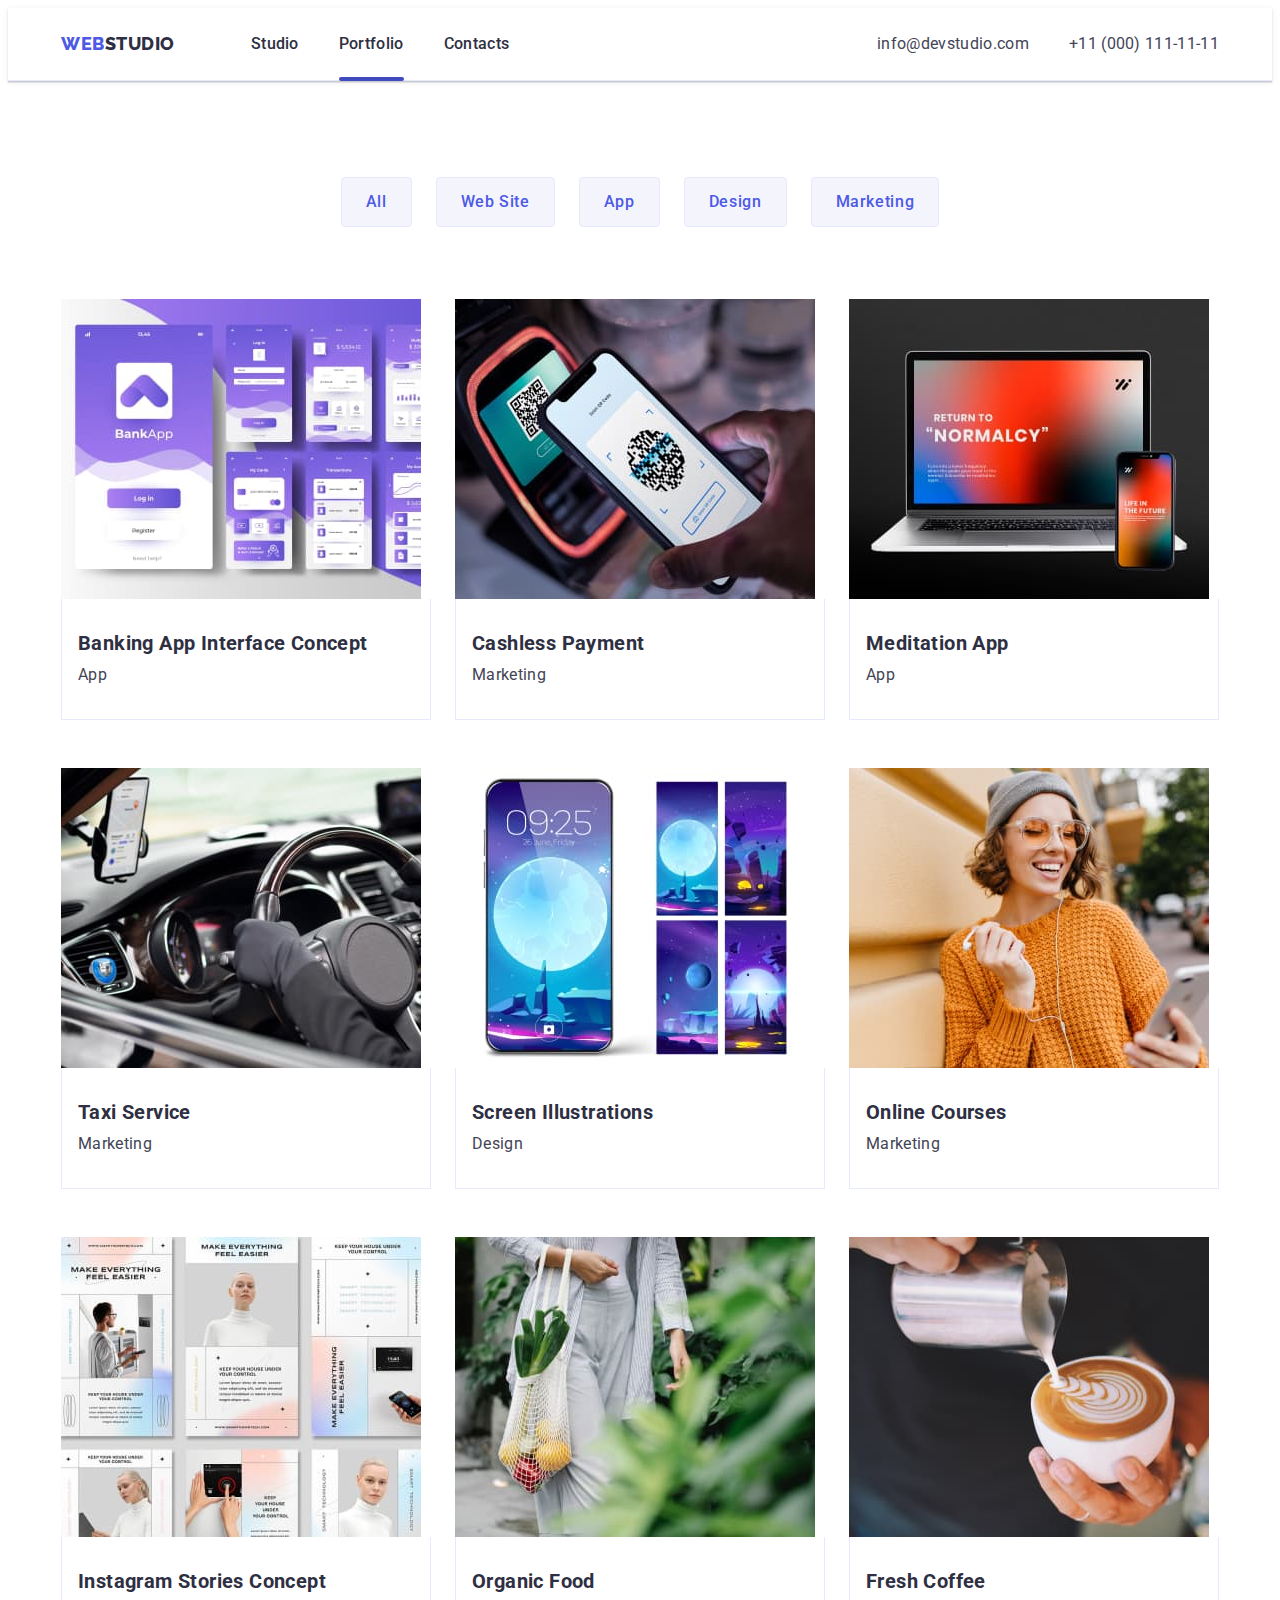
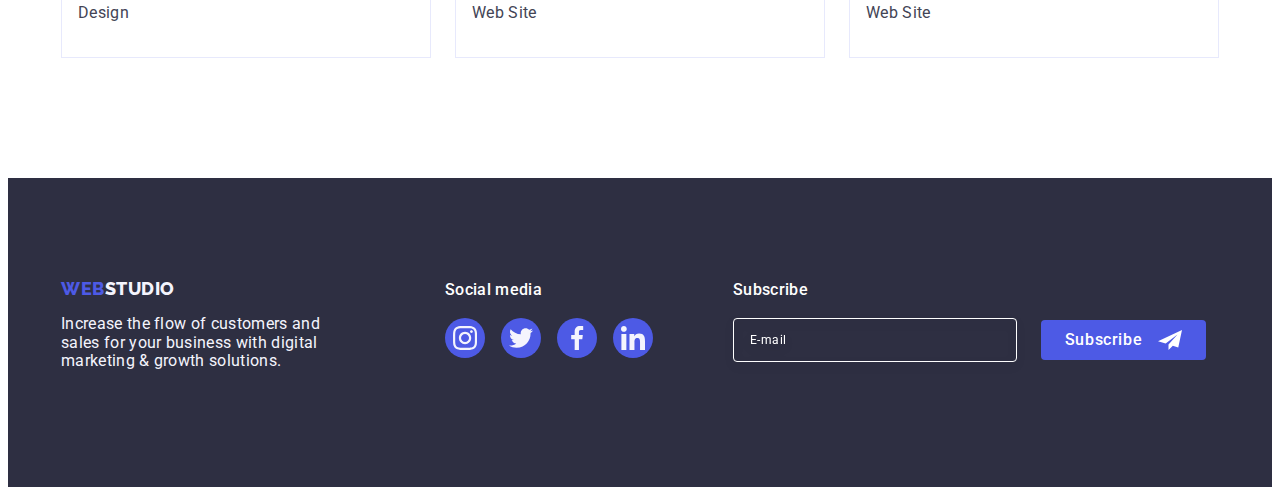
==== commit 4718a294: "fixed h/v header index+portfolio" ====
--- a/portfolio.html
+++ b/portfolio.html
@@ -31,12 +31,10 @@
           <!-- Navigation -->
           <ul class="list nav-list-style menu">
             <li>
-              <a class="list link nav-link current" href="./index.html">
-                Studio
-              </a>
-            </li>
-            <li>
-              <a class="list link nav-link" href="./portfolio.html">
+              <a class="list link nav-link" href="./index.html"> Studio </a>
+            </li>
+            <li>
+              <a class="list link nav-link current" href="./portfolio.html">
                 Portfolio
               </a>
             </li>
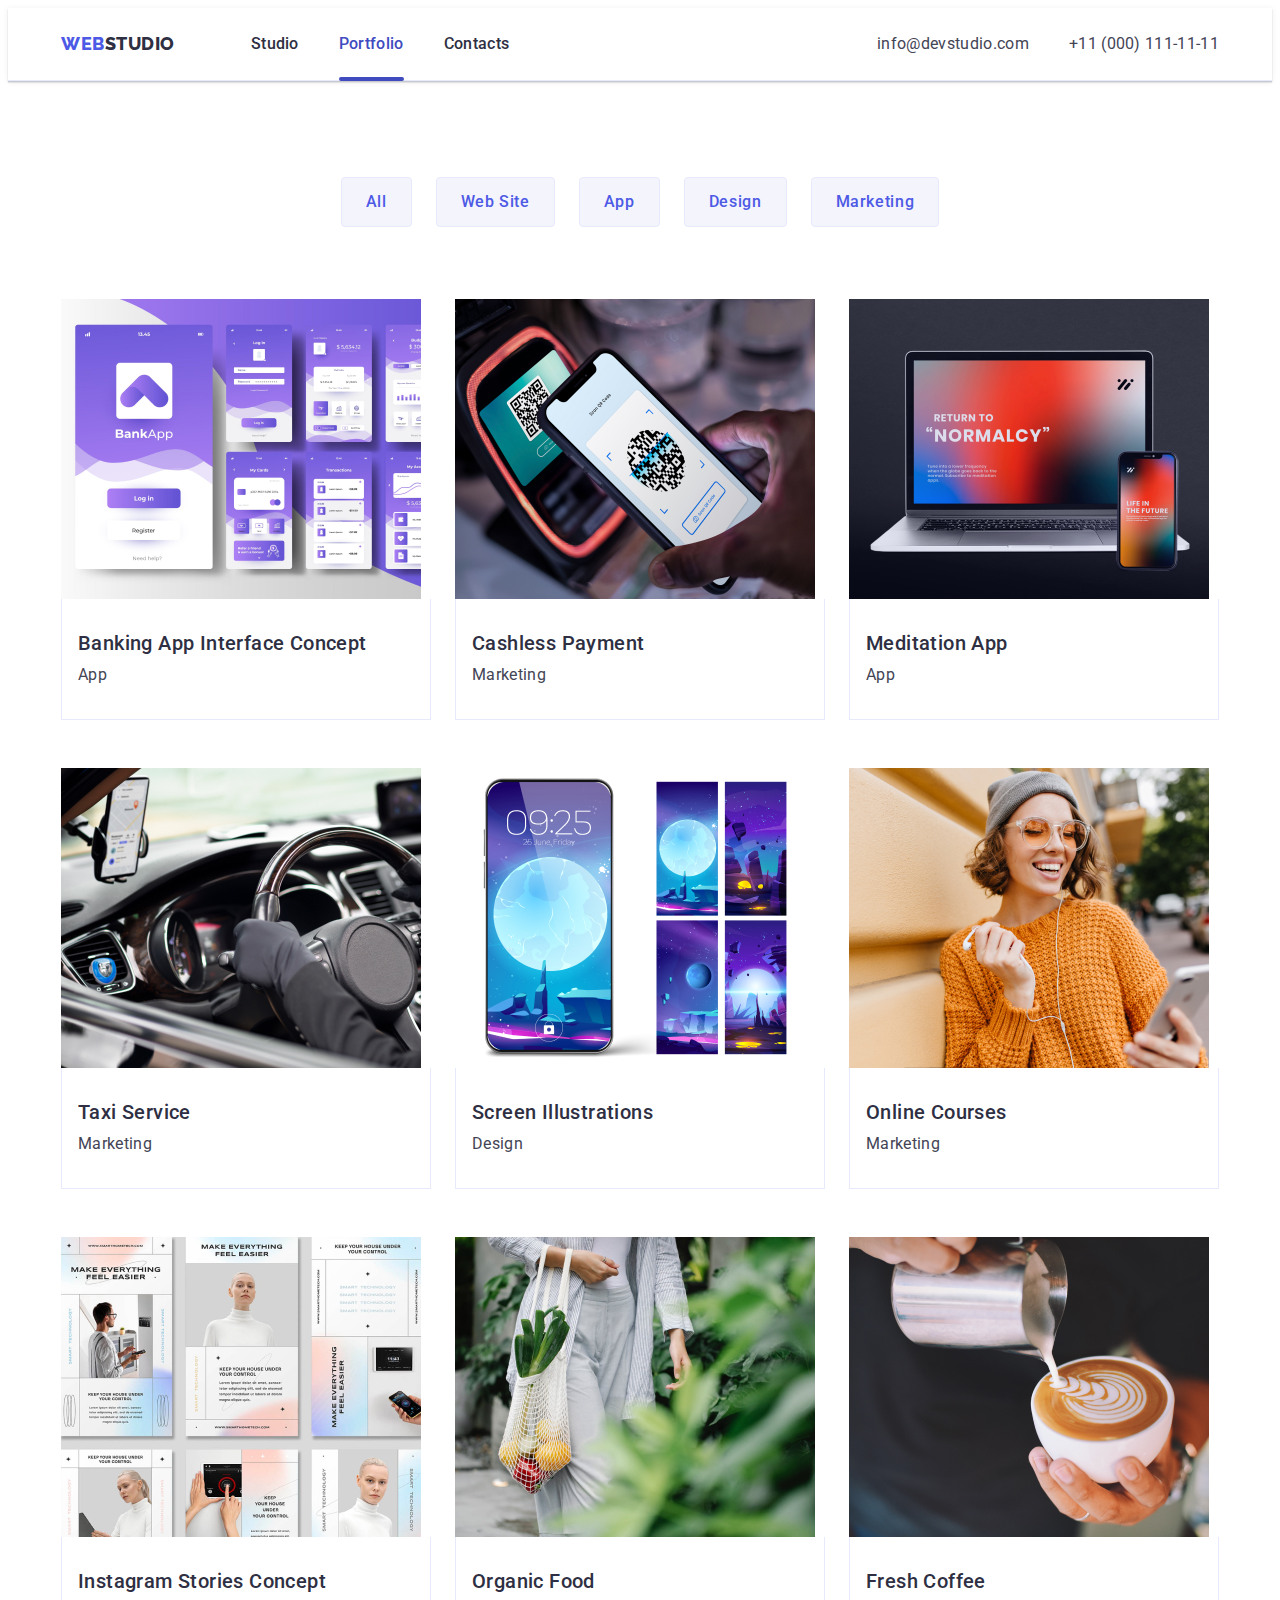
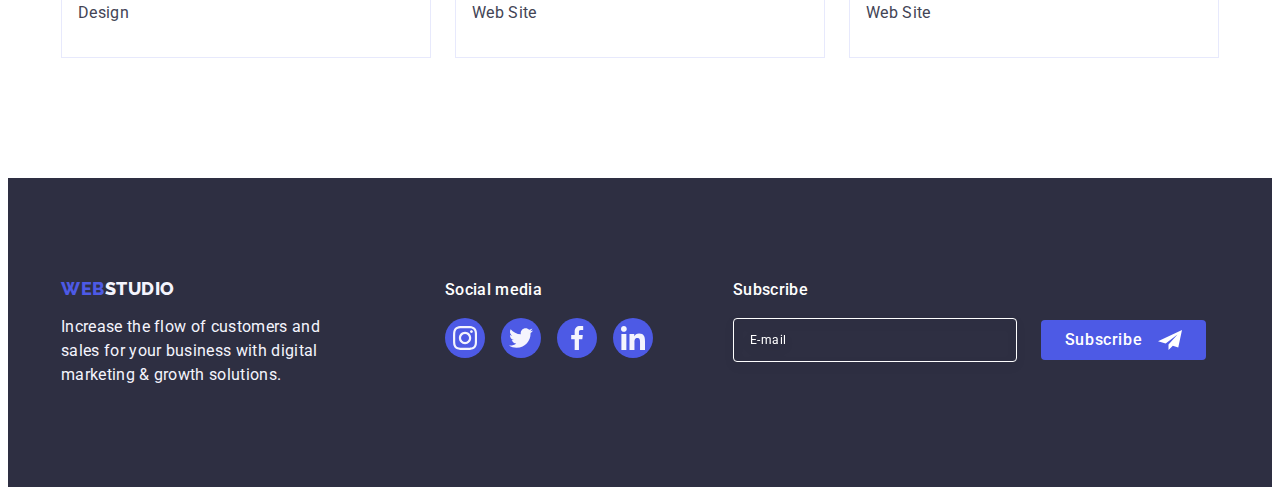
==== commit a986296b: "adaptive portfolio.html" ====
--- a/portfolio.html
+++ b/portfolio.html
@@ -99,19 +99,44 @@
             <li class="filter-card-item">
               <a class="link app-link" href="">
                 <div class="overlay-container">
-                  <img
-                    src="./images/bankinginterface.jpg"
-                    alt="Banking app interface"
-                    width="360"
-                  />
-                  <p class="overlay-desc">
-                    14 Stylish and User-Friendly App Design Concepts · Task
-                    Manager App · Calorie Tracker App · Exotic Fruit Ecommerce
-                    App · Cloud Storage App
-                  </p>
-                </div>
-                <div class="card-info">
-                  <h2 class="card card-portfolio-descr">
+                  <picture>
+                    <!-- Mobile screen -->
+                    <source
+                      media="(max-width: 767px)"
+                      srcset="
+                        ./images/bankinginterface-mob.jpg    1x,
+                        ./images/bankinginterface-2x-mob.jpg 2x
+                      "
+                    />
+                    <!-- Tablet screen -->
+                    <source
+                      media="(min-width: 768px) and (max-width: 1157px)"
+                      srcset="
+                        ./images/bankinginterface-tab.jpg    1x,
+                        ./images/bankinginterface-2x-tab.jpg 2x
+                      "
+                    />
+                    <!-- Desktop screen -->
+                    <source
+                      media="(min-width: 1158px)"
+                      srcset="
+                        ./images/bankinginterface-desktop.jpg    1x,
+                        ./images/bankinginterface-2x-desktop.jpg 2x
+                      "
+                    />
+                    <img
+                      src="./images/bankinginterface-mob.jpg"
+                      alt="Banking app interface"
+                    />
+                  </picture>
+                  <p class="overlay-desc">
+                    14 Stylish and User-Friendly App Design Concepts · Task
+                    Manager App · Calorie Tracker App · Exotic Fruit Ecommerce
+                    App · Cloud Storage App
+                  </p>
+                </div>
+                <div class="card-info">
+                  <h2 class="card-title card-portfolio-descr">
                     Banking App Interface Concept
                   </h2>
                   <p class="main-text">App</p>
@@ -122,19 +147,47 @@
             <li class="filter-card-item">
               <a class="link app-link" href="">
                 <div class="overlay-container">
-                  <img
-                    src="./images/cashlesspayment.jpg"
-                    alt="Cashless payment"
-                    width="360"
-                  />
-                  <p class="overlay-desc">
-                    14 Stylish and User-Friendly App Design Concepts · Task
-                    Manager App · Calorie Tracker App · Exotic Fruit Ecommerce
-                    App · Cloud Storage App
-                  </p>
-                </div>
-                <div class="card-info">
-                  <h2 class="card card-portfolio-descr">Cashless Payment</h2>
+                  <picture>
+                    <!-- Mobile screen -->
+                    <source
+                      media="(max-width: 767px)"
+                      srcset="
+                        ./images/cashlesspayment-mob.jpg    1x,
+                        ./images/cashlesspayment-2x-mob.jpg 2x
+                      "
+                    />
+                    <!-- Tablet screen -->
+                    <source
+                      media="(min-width: 768px) and (max-width: 1157px)"
+                      srcset="
+                        ./images/cashlesspayment-tab.jpg    1x,
+                        ./images/cashlesspayment-2x-tab.jpg 2x
+                      "
+                    />
+                    <!-- Desktop screen -->
+                    <source
+                      media="(min-width: 1158px)"
+                      srcset="
+                        ./images/cashlesspayment-desktop.jpg    1x,
+                        ./images/cashlesspayment-2x-desktop.jpg 2x
+                      "
+                    />
+                    <img
+                      src="./images/cashlesspayment-desktop.jpg"
+                      alt="Banking app interface"
+                    />
+                  </picture>
+
+                  <p class="overlay-desc">
+                    14 Stylish and User-Friendly App Design Concepts · Task
+                    Manager App · Calorie Tracker App · Exotic Fruit Ecommerce
+                    App · Cloud Storage App
+                  </p>
+                </div>
+                <div class="card-info">
+                  <h2 class="card-title card-portfolio-descr">
+                    Cashless Payment
+                  </h2>
                   <p class="main-text">Marketing</p>
                 </div>
               </a>
@@ -143,19 +196,47 @@
             <li class="filter-card-item">
               <a class="link app-link" href="">
                 <div class="overlay-container">
-                  <img
-                    src="./images/meditationapp.jpg"
-                    alt="Meditation app"
-                    width="360"
-                  />
-                  <p class="overlay-desc">
-                    14 Stylish and User-Friendly App Design Concepts · Task
-                    Manager App · Calorie Tracker App · Exotic Fruit Ecommerce
-                    App · Cloud Storage App
-                  </p>
-                </div>
-                <div class="card-info">
-                  <h2 class="card card-portfolio-descr">Meditation App</h2>
+                  <picture>
+                    <!-- Mobile screen -->
+                    <source
+                      media="(max-width: 767px)"
+                      srcset="
+                        ./images/meditationapp-mob.jpg    1x,
+                        ./images/meditationapp-2x-mob.jpg 2x
+                      "
+                    />
+                    <!-- Tablet screen -->
+                    <source
+                      media="(min-width: 768px) and (max-width: 1157px)"
+                      srcset="
+                        ./images/meditationapp-tab.jpg    1x,
+                        ./images/meditationapp-2x-tab.jpg 2x
+                      "
+                    />
+                    <!-- Desktop screen -->
+                    <source
+                      media="(min-width: 1158px)"
+                      srcset="
+                        ./images/meditationapp-desktop.jpg    1x,
+                        ./images/meditationapp-2x-desktop.jpg 2x
+                      "
+                    />
+                    <img
+                      src="./images/meditationapp-desktop.jpg"
+                      alt="Notebook with phone"
+                    />
+                  </picture>
+
+                  <p class="overlay-desc">
+                    14 Stylish and User-Friendly App Design Concepts · Task
+                    Manager App · Calorie Tracker App · Exotic Fruit Ecommerce
+                    App · Cloud Storage App
+                  </p>
+                </div>
+                <div class="card-info">
+                  <h2 class="card-title card-portfolio-descr">
+                    Meditation App
+                  </h2>
                   <p class="main-text">App</p>
                 </div>
               </a>
@@ -164,19 +245,45 @@
             <li class="filter-card-item">
               <a class="link app-link" href="">
                 <div class="overlay-container">
-                  <img
-                    src="./images/taxiservice.jpg"
-                    alt="Taxi service"
-                    width="360"
-                  />
-                  <p class="overlay-desc">
-                    14 Stylish and User-Friendly App Design Concepts · Task
-                    Manager App · Calorie Tracker App · Exotic Fruit Ecommerce
-                    App · Cloud Storage App
-                  </p>
-                </div>
-                <div class="card-info">
-                  <h2 class="card card-portfolio-descr">Taxi Service</h2>
+                  <picture>
+                    <!-- Mobile screen -->
+                    <source
+                      media="(max-width: 767px)"
+                      srcset="
+                        ./images/taxiservice-mob.jpg    1x,
+                        ./images/taxiservice-2x-mob.jpg 2x
+                      "
+                    />
+                    <!-- Tablet screen -->
+                    <source
+                      media="(min-width: 768px) and (max-width: 1157px)"
+                      srcset="
+                        ./images/taxiservice-tab.jpg    1x,
+                        ./images/taxiservice-2x-tab.jpg 2x
+                      "
+                    />
+                    <!-- Desktop screen -->
+                    <source
+                      media="(min-width: 1158px)"
+                      srcset="
+                        ./images/taxiservice-desktop.jpg    1x,
+                        ./images/taxiservice-2x-desktop.jpg 2x
+                      "
+                    />
+                    <img
+                      src="./images/taxiservice-desktop.jpg"
+                      alt="Taxi service"
+                    />
+                  </picture>
+
+                  <p class="overlay-desc">
+                    14 Stylish and User-Friendly App Design Concepts · Task
+                    Manager App · Calorie Tracker App · Exotic Fruit Ecommerce
+                    App · Cloud Storage App
+                  </p>
+                </div>
+                <div class="card-info">
+                  <h2 class="card-title card-portfolio-descr">Taxi Service</h2>
                   <p class="main-text">Marketing</p>
                 </div>
               </a>
@@ -185,19 +292,45 @@
             <li class="filter-card-item">
               <a class="link app-link" href="">
                 <div class="overlay-container">
-                  <img
-                    src="./images/screenillustrations.jpg"
-                    alt="Screen illustrations"
-                    width="360"
-                  />
-                  <p class="overlay-desc">
-                    14 Stylish and User-Friendly App Design Concepts · Task
-                    Manager App · Calorie Tracker App · Exotic Fruit Ecommerce
-                    App · Cloud Storage App
-                  </p>
-                </div>
-                <div class="card-info">
-                  <h2 class="card card-portfolio-descr">
+                  <picture>
+                    <!-- Mobile screen -->
+                    <source
+                      media="(max-width: 767px)"
+                      srcset="
+                        ./images/screenillustrations-mob.jpg    1x,
+                        ./images/screenillustrations-2x-mob.jpg 2x
+                      "
+                    />
+                    <!-- Tablet screen -->
+                    <source
+                      media="(min-width: 768px) and (max-width: 1157px)"
+                      srcset="
+                        ./images/screenillustrations-tab.jpg    1x,
+                        ./images/screenillustrations-2x-tab.jpg 2x
+                      "
+                    />
+                    <!-- Desktop screen -->
+                    <source
+                      media="(min-width: 1158px)"
+                      srcset="
+                        ./images/screenillustrations-desktop.jpg    1x,
+                        ./images/screenillustrations-2x-desktop.jpg 2x
+                      "
+                    />
+                    <img
+                      src="./images/screenillustrations-desktop.jpg"
+                      alt="Screen illustrations"
+                    />
+                  </picture>
+
+                  <p class="overlay-desc">
+                    14 Stylish and User-Friendly App Design Concepts · Task
+                    Manager App · Calorie Tracker App · Exotic Fruit Ecommerce
+                    App · Cloud Storage App
+                  </p>
+                </div>
+                <div class="card-info">
+                  <h2 class="card-title card-portfolio-descr">
                     Screen Illustrations
                   </h2>
                   <p class="main-text">Design</p>
@@ -208,19 +341,47 @@
             <li class="filter-card-item">
               <a class="link app-link" href="">
                 <div class="overlay-container">
-                  <img
-                    src="./images/onlinecourses.jpg"
-                    alt="Online courses"
-                    width="360"
-                  />
-                  <p class="overlay-desc">
-                    14 Stylish and User-Friendly App Design Concepts · Task
-                    Manager App · Calorie Tracker App · Exotic Fruit Ecommerce
-                    App · Cloud Storage App
-                  </p>
-                </div>
-                <div class="card-info">
-                  <h2 class="card card-portfolio-descr">Online Courses</h2>
+                  <picture>
+                    <!-- Mobile screen -->
+                    <source
+                      media="(max-width: 767px)"
+                      srcset="
+                        ./images/onlinecourses-mob.jpg    1x,
+                        ./images/onlinecourses-2x-mob.jpg 2x
+                      "
+                    />
+                    <!-- Tablet screen -->
+                    <source
+                      media="(min-width: 768px) and (max-width: 1157px)"
+                      srcset="
+                        ./images/onlinecourses-tab.jpg    1x,
+                        ./images/onlinecourses-2x-tab.jpg 2x
+                      "
+                    />
+                    <!-- Desktop screen -->
+                    <source
+                      media="(min-width: 1158px)"
+                      srcset="
+                        ./images/onlinecourses-desktop.jpg    1x,
+                        ./images/onlinecourses-2x-desktop.jpg 2x
+                      "
+                    />
+                    <img
+                      src="./images/onlinecourses-desktop.jpg"
+                      alt="Online courses"
+                    />
+                  </picture>
+
+                  <p class="overlay-desc">
+                    14 Stylish and User-Friendly App Design Concepts · Task
+                    Manager App · Calorie Tracker App · Exotic Fruit Ecommerce
+                    App · Cloud Storage App
+                  </p>
+                </div>
+                <div class="card-info">
+                  <h2 class="card-title card-portfolio-descr">
+                    Online Courses
+                  </h2>
                   <p class="main-text">Marketing</p>
                 </div>
               </a>
@@ -229,19 +390,45 @@
             <li class="filter-card-item">
               <a class="link app-link" href="">
                 <div class="overlay-container">
-                  <img
-                    src="./images/instagramstories.jpg"
-                    alt="Instagram stories concept"
-                    width="360"
-                  />
-                  <p class="overlay-desc">
-                    14 Stylish and User-Friendly App Design Concepts · Task
-                    Manager App · Calorie Tracker App · Exotic Fruit Ecommerce
-                    App · Cloud Storage App
-                  </p>
-                </div>
-                <div class="card-info">
-                  <h2 class="card card-portfolio-descr">
+                  <picture>
+                    <!-- Mobile screen -->
+                    <source
+                      media="(max-width: 767px)"
+                      srcset="
+                        ./images/instagramstories-mob.jpg    1x,
+                        ./images/instagramstories-2x-mob.jpg 2x
+                      "
+                    />
+                    <!-- Tablet screen -->
+                    <source
+                      media="(min-width: 768px) and (max-width: 1157px)"
+                      srcset="
+                        ./images/instagramstories-tab.jpg    1x,
+                        ./images/instagramstories-2x-tab.jpg 2x
+                      "
+                    />
+                    <!-- Desktop screen -->
+                    <source
+                      media="(min-width: 1158px)"
+                      srcset="
+                        ./images/instagramstories-desktop.jpg    1x,
+                        ./images/instagramstories-2x-desktop.jpg 2x
+                      "
+                    />
+                    <img
+                      src="./images/instagramstories-desktop.jpg"
+                      alt="Instagram stories concept"
+                    />
+                  </picture>
+
+                  <p class="overlay-desc">
+                    14 Stylish and User-Friendly App Design Concepts · Task
+                    Manager App · Calorie Tracker App · Exotic Fruit Ecommerce
+                    App · Cloud Storage App
+                  </p>
+                </div>
+                <div class="card-info">
+                  <h2 class="card-title card-portfolio-descr">
                     Instagram Stories Concept
                   </h2>
                   <p class="main-text">Design</p>
@@ -252,19 +439,45 @@
             <li class="filter-card-item">
               <a class="link app-link" href="">
                 <div class="overlay-container">
-                  <img
-                    src="./images/organicfood.jpg"
-                    alt="Organic food"
-                    width="360"
-                  />
-                  <p class="overlay-desc">
-                    14 Stylish and User-Friendly App Design Concepts · Task
-                    Manager App · Calorie Tracker App · Exotic Fruit Ecommerce
-                    App · Cloud Storage App
-                  </p>
-                </div>
-                <div class="card-info">
-                  <h2 class="card card-portfolio-descr">Organic Food</h2>
+                  <picture>
+                    <!-- Mobile screen -->
+                    <source
+                      media="(max-width: 767px)"
+                      srcset="
+                        ./images/organicfood-mob.jpg    1x,
+                        ./images/organicfood-2x-mob.jpg 2x
+                      "
+                    />
+                    <!-- Tablet screen -->
+                    <source
+                      media="(min-width: 768px) and (max-width: 1157px)"
+                      srcset="
+                        ./images/organicfood-tab.jpg    1x,
+                        ./images/organicfood-2x-tab.jpg 2x
+                      "
+                    />
+                    <!-- Desktop screen -->
+                    <source
+                      media="(min-width: 1158px)"
+                      srcset="
+                        ./images/organicfood-desktop.jpg    1x,
+                        ./images/organicfood-2x-desktop.jpg 2x
+                      "
+                    />
+                    <img
+                      src="./images/organicfood-desktop.jpg"
+                      alt="Organic food"
+                    />
+                  </picture>
+
+                  <p class="overlay-desc">
+                    14 Stylish and User-Friendly App Design Concepts · Task
+                    Manager App · Calorie Tracker App · Exotic Fruit Ecommerce
+                    App · Cloud Storage App
+                  </p>
+                </div>
+                <div class="card-info">
+                  <h2 class="card-title card-portfolio-descr">Organic Food</h2>
                   <p class="main-text">Web Site</p>
                 </div>
               </a>
@@ -273,19 +486,45 @@
             <li class="filter-card-item">
               <a class="link app-link" href="">
                 <div class="overlay-container">
-                  <img
-                    src="./images/freshcoffee.jpg"
-                    alt="Fresh coffee"
-                    width="360"
-                  />
-                  <p class="overlay-desc">
-                    14 Stylish and User-Friendly App Design Concepts · Task
-                    Manager App · Calorie Tracker App · Exotic Fruit Ecommerce
-                    App · Cloud Storage App
-                  </p>
-                </div>
-                <div class="card-info">
-                  <h2 class="card card-portfolio-descr">Fresh Coffee</h2>
+                  <picture>
+                    <!-- Mobile screen -->
+                    <source
+                      media="(max-width: 767px)"
+                      srcset="
+                        ./images/freshcoffee-mob.jpg    1x,
+                        ./images/freshcoffee-2x-mob.jpg 2x
+                      "
+                    />
+                    <!-- Tablet screen -->
+                    <source
+                      media="(min-width: 768px) and (max-width: 1157px)"
+                      srcset="
+                        ./images/freshcoffee-tab.jpg    1x,
+                        ./images/freshcoffee-2x-tab.jpg 2x
+                      "
+                    />
+                    <!-- Desktop screen -->
+                    <source
+                      media="(min-width: 1158px)"
+                      srcset="
+                        ./images/freshcoffee-desktop.jpg    1x,
+                        ./images/freshcoffee-2x-desktop.jpg 2x
+                      "
+                    />
+                    <img
+                      src="./images/freshcoffee-desktop.jpg"
+                      alt="Fresh coffee"
+                    />
+                  </picture>
+
+                  <p class="overlay-desc">
+                    14 Stylish and User-Friendly App Design Concepts · Task
+                    Manager App · Calorie Tracker App · Exotic Fruit Ecommerce
+                    App · Cloud Storage App
+                  </p>
+                </div>
+                <div class="card-info">
+                  <h2 class="card-title card-portfolio-descr">Fresh Coffee</h2>
                   <p class="main-text">Web Site</p>
                 </div>
               </a>
@@ -380,5 +619,77 @@
         </div>
       </div>
     </footer>
+
+    <!-- Hamburger menu -->
+    <div class="menu-container js-menu-container" id="mobile-menu">
+      <button class="button-close js-close-menu" data-modal-close type="button">
+        <svg class="modal-icon-close" width="8" height="8">
+          <use href="./images/icons.svg#closeicon"></use>
+        </svg>
+      </button>
+
+      <ul class="mobile-menu">
+        <li class="mobile-element">
+          <a class="mobile-item-studio link current" href="./index.html"
+            >Studio</a
+          >
+        </li>
+        <li class="mobile-element">
+          <a class="mobile-item link" href="./portfolio.html">Portfolio</a>
+        </li>
+        <li class="mobile-element">
+          <a class="mobile-item link" href="">Contacts</a>
+        </li>
+      </ul>
+
+      <address class="mobile-address">
+        <ul class="mobile-address-list list">
+          <li class="mobile-address-element">
+            <a class="mobile-address-item-tel link" href="tel:+110001111111"
+              >+11 (000) 111-11-11</a
+            >
+          </li>
+          <li class="mobile-address-element">
+            <a class="mobile-address-item link" href="mailto:info@devstudio.com"
+              >info@devstudio.com</a
+            >
+          </li>
+        </ul>
+      </address>
+
+      <ul class="mobile-info-list list">
+        <li class="mobile-info-list-item">
+          <a class="mobile-icon-social" href="#">
+            <svg class="mobile-icon" width="24" height="24">
+              <use href="./images/icons.svg#instagram"></use>
+            </svg>
+          </a>
+        </li>
+        <li class="mobile-info-list-item">
+          <a class="mobile-icon-social" href="#">
+            <svg class="mobile-icon" width="24" height="24">
+              <use href="./images/icons.svg#twitter"></use>
+            </svg>
+          </a>
+        </li>
+        <li class="mobile-info-list-item">
+          <a class="mobile-icon-social" href="#">
+            <svg class="mobile-icon" width="24" height="24">
+              <use href="./images/icons.svg#facebook"></use>
+            </svg>
+          </a>
+        </li>
+        <li class="mobile-info-list-item">
+          <a class="mobile-icon-social" href="#">
+            <svg class="mobile-icon" width="24" height="24">
+              <use href="./images/icons.svg#linkedin"></use>
+            </svg>
+          </a>
+        </li>
+      </ul>
+    </div>
+
+    <!-- scripts -->
+    <script src="./js/mobile-menu.js"></script>
   </body>
 </html>
--- a/css/styles.css
+++ b/css/styles.css
@@ -194,10 +194,10 @@
   color: var(--navyblue, #2e2f42);
 }
 
-.current {
+/* .current {
   color: #404bbf;
   transition: color 250ms cubic-bezier(0.4, 0, 0.2, 1);
-}
+} */
 
 /**
   |============================
@@ -390,7 +390,7 @@
   top: 50%;
   left: 50%;
   transform: translate(-50%, -50%) scale(1);
-  width: 408px;
+  width: 100%;
   min-height: 584px;
   background: #fcfcfc;
   box-shadow: 0px 1px 1px rgba(0, 0, 0, 0.14), 0px 1px 3px rgba(0, 0, 0, 0.12),
@@ -735,9 +735,9 @@
   margin-bottom: 72px;
 }
 
-.worker-card {
+/* .worker-card {
   padding: 32px 0;
-}
+} */
 
 /* ?.card-name {
   font-family: 'Roboto', sans-serif;
--- a/css/mobile-styles.css
+++ b/css/mobile-styles.css
@@ -25,6 +25,7 @@
   margin-top: 0;
   margin-bottom: 0;
   padding-left: 0;
+  list-style: none;
 }
 
 img {
@@ -98,7 +99,7 @@
   |============================
 */
 .header-style {
-  padding: 25px 0;
+  /* padding: 25px 0; */
   border-bottom: 1px solid var(--cornflower, #e7e9fc);
   background: var(--white);
   box-shadow: 0px 1px 6px 0px rgba(46, 47, 66, 0.08),
@@ -120,7 +121,7 @@
   line-height: 1.17;
   letter-spacing: 0.54px;
   text-transform: uppercase;
-  margin-right: 76px;
+  /* margin-right: 76px; */
   /* ?padding: 24px 0; */
 }
 
@@ -143,11 +144,11 @@
   margin: 0 auto;
 }
 
-.first-section-container {
-  display: flex;
+/* .first-section-container { */
+/* display: flex;
   flex-direction: column;
-  gap: 72px;
-}
+  gap: 72px; */
+/* } */
 
 .first-section-text {
   font-size: 36px;
@@ -158,7 +159,7 @@
   color: var(--white, #ffffff);
   max-width: 320px;
   margin: 0 auto;
-  height: 80px;
+  /* height: 80px; */
 }
 
 /**
@@ -179,7 +180,7 @@
   gap: 72px;
 }
 
-.card {
+/* .card {
   font-family: 'Roboto', sans-serif;
   font-size: 36px;
   line-height: 1.12;
@@ -189,7 +190,7 @@
   margin-bottom: 8px;
   text-align: center;
   text-transform: capitalize;
-}
+} */
 
 /**
   |============================
@@ -223,8 +224,8 @@
 
 .worker-card {
   padding: 32px 0;
-  width: 232px;
-  margin: 0 auto;
+  /* width: 232px;
+  margin: 0 auto; */
 }
 
 .card-name {
@@ -386,9 +387,9 @@
 }
 
 .mobile-menu {
-  padding: 0;
+  /* padding: 0;
   margin: 0;
-  list-style: none;
+  list-style: none; */
   margin-bottom: auto;
 }
 
@@ -447,8 +448,10 @@
 }
 
 .mobile-info-list {
-  display: inline-flex;
+  display: flex;
   justify-content: space-between;
+  max-width: 328px;
+  /* gap: 56px; */
   align-items: center;
 }
 
@@ -514,6 +517,65 @@
   .icon-container {
     display: none;
   }
+  .first-section-text {
+    /* height: 80px; */
+    margin-bottom: 72px;
+  }
+  .card {
+    text-align: center;
+    font-size: 36px;
+    margin-bottom: 8px;
+  }
+  .fifth-section {
+    padding: 96px 0;
+  }
+  .subscribe-input {
+    max-width: 398px;
+    width: 100%;
+  }
+  .modal-window {
+    max-width: 408px;
+  }
+  .logo {
+    padding: 25px 0;
+  }
+  .subscribe-label {
+    width: 100%;
+  }
+  .filter-button-list {
+    justify-content: flex-start;
+    flex-wrap: wrap;
+    max-width: 263px;
+    row-gap: 16px;
+  }
+  .filter-button {
+    padding: 8px 16px;
+    letter-spacing: 0;
+  }
+  .portfolio-filter {
+    padding-top: 48px;
+  }
+  .filter-card-list {
+    display: flex;
+    flex-direction: column;
+  }
+  .filter-card-item {
+    width: 100%;
+  }
+  .card-title {
+    font-size: 20px;
+    font-style: normal;
+    font-weight: 500;
+    line-height: 1.2;
+    letter-spacing: 0.4px;
+    color: var(--navyblue);
+  }
+  .overlay-container img {
+    max-width: 100%;
+  }
+  .main-text {
+    font-weight: 400;
+  }
 }
 
 @media (max-width: 427px) {
@@ -553,6 +615,12 @@
 }
 
 @media (min-width: 768px) and (max-width: 1157px) {
+  .logo {
+    margin-right: 120px;
+  }
+  .address-list-item {
+    margin-bottom: 12px;
+  }
   .third-section {
     display: none;
   }
@@ -594,6 +662,8 @@
   }
   .card {
     text-align: start;
+    font-size: 36px;
+    margin-bottom: 8px;
   }
   .section-two-item-width {
     width: calc((100% - 24px) / 2);
@@ -638,8 +708,32 @@
   .social-media-title {
     text-align: left;
   }
-  .footer-text {
+  /* .footer-text {
     line-height: 1.17;
+  } */
+  .logo.link {
+    padding: 24px 0;
+  }
+  .main-text {
+    font-weight: 400;
+  }
+  .modal-window {
+    width: 408px;
+  }
+  .card-title {
+    font-size: 20px;
+    font-style: normal;
+    font-weight: 500;
+    line-height: 1.2;
+    letter-spacing: 0.4px;
+    color: var(--navyblue);
+  }
+  .filter-card-list {
+    row-gap: 72px;
+    justify-content: space-between;
+  }
+  .filter-card-item {
+    width: calc((100% - 24px) / 2);
   }
 }
 
@@ -699,8 +793,12 @@
 */
 
 @media (min-width: 1158px) {
+  .logo {
+    margin-right: 76px;
+  }
   .first-section-background {
     padding: 188px 0;
+    max-width: 1440px;
     background-image: linear-gradient(
         rgba(46, 47, 66, 0.7),
         rgba(46, 47, 66, 0.7)
@@ -717,14 +815,20 @@
   .address {
     margin-left: auto;
   }
+  .container {
+    padding: 0 15px;
+  }
   .first-section-text {
-    color: var(--white, #fff);
-    font-family: 'Roboto', sans-serif;
-    min-width: 496px;
-    height: 120px;
     font-size: 56px;
-    line-height: 60px;
+    font-weight: 700;
+    line-height: 1.07;
     letter-spacing: 1.12px;
+    text-align: center;
+    color: #ffffff;
+    max-width: 496px;
+    margin-left: auto;
+    margin-right: auto;
+    margin-bottom: 48px;
   }
   /*  */
   .section-two {
@@ -746,6 +850,7 @@
     letter-spacing: 0.4px;
     text-align: left;
     margin-bottom: 8px;
+    font-weight: 500;
   }
   .card-margin {
     margin-bottom: 8px;
@@ -792,6 +897,9 @@
     gap: 24px;
     flex-direction: row;
   }
+  .fourth-section-background {
+    padding: 120px 0;
+  }
   .customer-section-list {
     gap: 24px;
     flex-wrap: nowrap;
@@ -808,8 +916,6 @@
   }
   .footer-text {
     max-width: 264px;
-    height: 72px;
-    line-height: 1.17;
   }
   .social-media-title {
     text-align: left;
@@ -857,6 +963,21 @@
   .nav-link:focus {
     color: #404bbf;
   }
+  .modal-window {
+    width: 408px;
+  }
+  .card-title {
+    font-size: 20px;
+    font-style: normal;
+    font-weight: 500;
+    line-height: 1.2;
+    letter-spacing: 0.4px;
+    color: var(--navyblue);
+  }
+}
+.current {
+  color: #404bbf;
+  transition: color 250ms cubic-bezier(0.4, 0, 0.2, 1);
 }
 
 @media (min-resolution: 192dpi) and (min-width: 1158px) {
